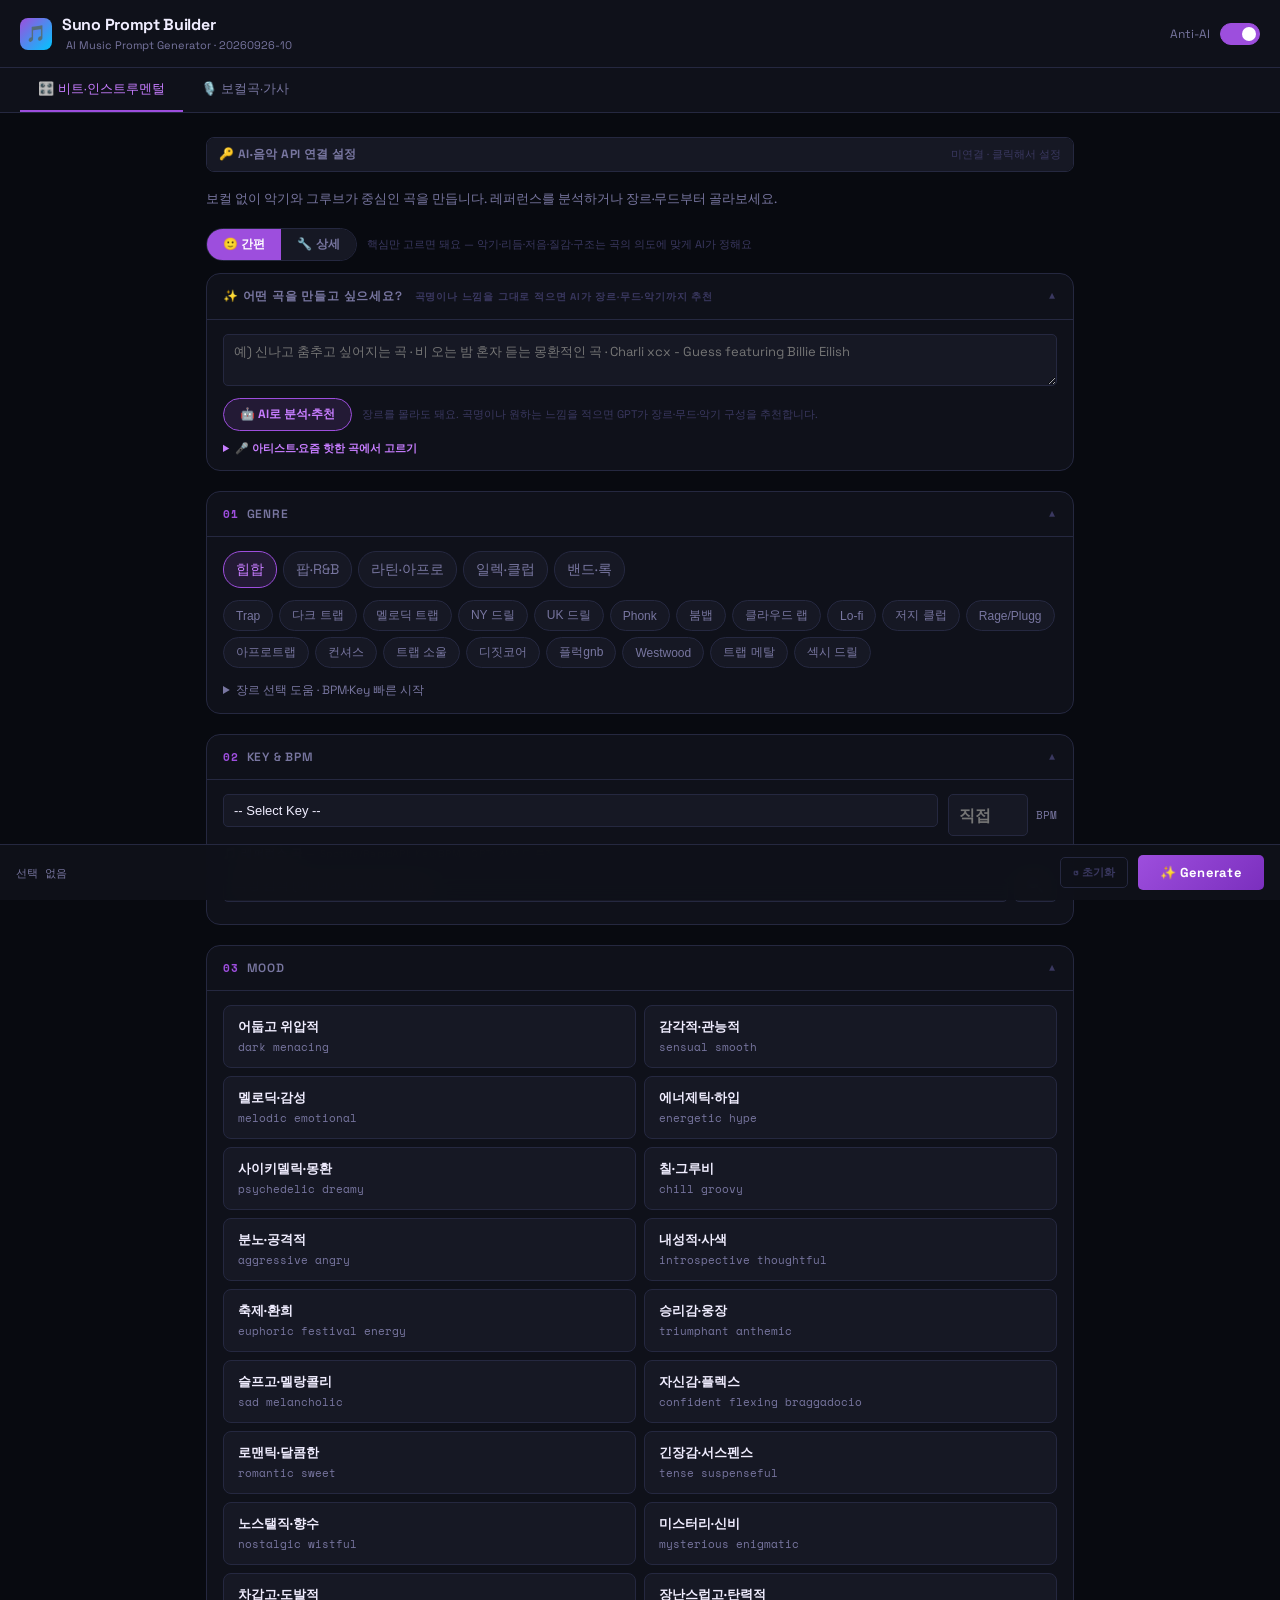
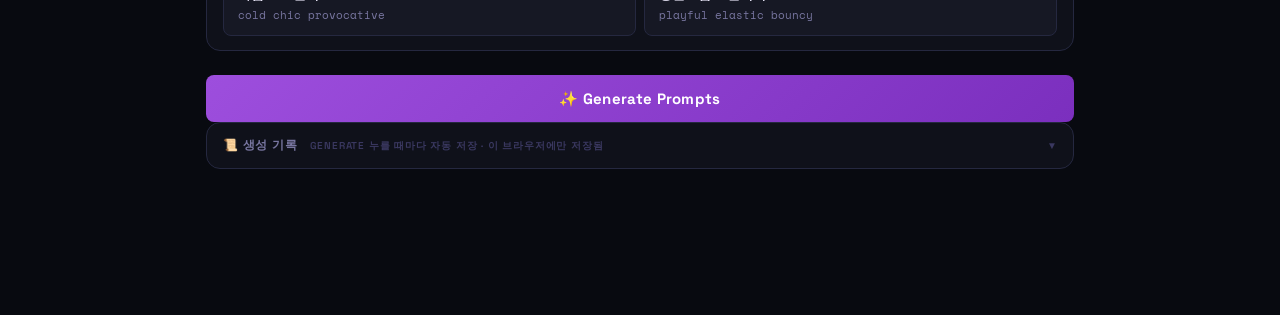
==== index.html @ 7634a497 "Keep reference uncertainty consistent and prioritize review evidence" ====
<!DOCTYPE html>
<html lang="ko">
<head>
<meta charset="UTF-8">
<meta name="viewport" content="width=device-width, initial-scale=1.0">
<title>Suno AI Prompt Builder</title>
<link href="https://fonts.googleapis.com/css2?family=Space+Grotesk:wght@300;400;500;600;700&family=Space+Mono:wght@400;700&display=swap" rel="stylesheet">
<link rel="stylesheet" href="styles.css?v=20260926-10">
</head>
<body>

<div class="header">
  <div class="header-logo">
    <div class="logo-icon">🎵</div>
    <div>
      <h1>Suno Prompt Builder</h1>
      <span>AI Music Prompt Generator · 20260926-10</span>
    </div>
  </div>
  <div class="anti-ai-wrap">
    <span class="anti-ai-label">Anti-AI</span>
    <label class="toggle-switch">
      <input type="checkbox" id="antiAiToggle" checked>
      <div class="toggle-track"><div class="toggle-thumb"></div></div>
    </label>
  </div>
</div>

<div class="tab-bar">
  <button class="tab-btn active" data-tab="hiphop">🎛️ 비트·인스트루멘털</button>
  <button class="tab-btn" data-tab="pop">🎙️ 보컬곡·가사</button>
</div>

<div class="main">

<!-- 연결 설정은 두 제작 화면이 공유한다. -->

  <!-- SPOTIFY SETTINGS PANEL -->
  <div id="sp-panel" style="margin-bottom:16px;border:1px solid var(--border);border-radius:var(--r);overflow:hidden">
    <div onclick="toggleSpPanel()" style="display:flex;align-items:center;justify-content:space-between;padding:8px 12px;background:var(--surface-2);cursor:pointer;user-select:none">
      <span style="font-size:12px;font-weight:700;color:var(--text-2);letter-spacing:.4px">🔑 AI·음악 API 연결 설정</span>
      <span id="sp-panel-status" style="font-size:11px;color:var(--text-3)">미연결 · 클릭해서 설정</span>
    </div>
    <div id="sp-panel-body" style="display:none;padding:12px;background:var(--surface-1);border-top:1px solid var(--border)">
      <div style="font-size:11px;color:var(--text-3);margin-bottom:8px;padding:6px 8px;background:var(--surface-3);border-radius:var(--r-sm);line-height:1.6">
        💡 <a href="https://developer.spotify.com/dashboard" target="_blank" style="color:var(--accent-text)">Spotify Developer Dashboard</a>에서 앱 생성 → Redirect URI에 <strong>이 페이지 URL</strong>을 추가 → Client ID와 Secret 입력
      </div>
      <!-- MODE TABS -->
      <div style="display:flex;gap:0;margin-bottom:10px;border:1px solid var(--border);border-radius:var(--r-sm);overflow:hidden">
        <button id="sp-tab-key" onclick="setSpTab('key')" style="flex:1;padding:6px 0;font-size:11px;font-weight:700;border:none;cursor:pointer;background:var(--accent-dim);color:var(--accent-text);transition:.15s">🔑 API 키</button>
        <button id="sp-tab-token" onclick="setSpTab('token')" style="flex:1;padding:6px 0;font-size:11px;font-weight:700;border:none;cursor:pointer;background:var(--surface-2);color:var(--text-2);transition:.15s">⚡ 토큰 직접 입력</button>
      </div>

      <!-- TAB: API KEY MODE -->
      <div id="sp-tab-key-body">
        <p style="font-size:11px;color:var(--text-3);margin:0 0 8px">
          <a href="https://developer.spotify.com/dashboard" target="_blank" style="color:var(--accent-text)">Spotify Developer Dashboard</a>에서 앱 생성 후 Client ID와 Secret을 입력.
          저장 버튼을 누르면 브라우저 로컬에 보관됩니다.
        </p>
        <div style="display:flex;gap:8px;margin-bottom:6px">
          <input id="sp-client-id" type="text" placeholder="Client ID" autocomplete="off" style="flex:1;background:var(--surface-2);border:1px solid var(--border);border-radius:var(--r-sm);color:var(--text-1);font-family:'Space Grotesk',sans-serif;font-size:12px;padding:6px 8px">
          <input id="sp-client-secret" type="password" placeholder="Client Secret" autocomplete="off" style="flex:1;background:var(--surface-2);border:1px solid var(--border);border-radius:var(--r-sm);color:var(--text-1);font-family:'Space Grotesk',sans-serif;font-size:12px;padding:6px 8px">
        </div>
        <div style="display:flex;gap:6px;align-items:center;flex-wrap:wrap">
          <button onclick="saveSpotifyCreds()" style="padding:6px 14px;border-radius:var(--r-sm);border:none;background:var(--accent-dim);color:var(--accent-text);font-size:12px;font-weight:700;cursor:pointer">저장</button>
          <button onclick="testSpotifyConnection()" style="padding:6px 14px;border-radius:var(--r-sm);border:1px solid var(--border);background:transparent;color:var(--accent-text);font-size:12px;cursor:pointer">연결 테스트</button>
          <button onclick="clearSpotifyCreds()" style="padding:6px 14px;border-radius:var(--r-sm);border:1px solid var(--border);background:transparent;color:var(--text-3);font-size:12px;cursor:pointer">초기화</button>
          <span id="sp-save-msg" hidden style="font-size:11px;color:var(--success)"></span>
        </div>
        <div id="sp-test-result" hidden style="margin-top:8px;font-size:11px;line-height:1.6;padding:8px;border-radius:var(--r-sm);background:var(--surface-3)"></div>
      </div>

      <!-- TAB: DIRECT TOKEN MODE -->
      <div id="sp-tab-token-body" style="display:none">
        <p style="font-size:11px;color:var(--text-3);margin:0 0 6px;line-height:1.6">
          브라우저 콘솔(F12)에서 아래 코드를 실행해 토큰을 발급받아 붙여넣으세요. (1시간 유효)
        </p>
        <div style="position:relative;margin-bottom:8px">
          <pre id="sp-token-code" style="background:var(--surface-3);border-radius:var(--r-sm);padding:8px 36px 8px 8px;margin:0;font-family:'Space Mono',monospace;font-size:10px;color:var(--text-2);line-height:1.7;white-space:pre-wrap;word-break:break-all"></pre>
          <button onclick="copyTokenCode()" title="복사" style="position:absolute;top:6px;right:6px;padding:3px 8px;border-radius:var(--r-sm);border:1px solid var(--border);background:var(--surface-2);color:var(--text-2);font-size:10px;cursor:pointer" id="sp-copy-btn">복사</button>
        </div>
        <div style="display:flex;gap:6px;margin-bottom:6px">
          <input id="sp-direct-token" type="password" placeholder="BQxxxxxx… (출력된 토큰 붙여넣기)" autocomplete="off"
            style="flex:1;background:var(--surface-2);border:1px solid var(--border);border-radius:var(--r-sm);color:var(--text-1);font-family:'Space Grotesk',sans-serif;font-size:11px;padding:6px 8px">
          <button onclick="applyDirectToken()" style="padding:6px 14px;border-radius:var(--r-sm);border:none;background:var(--accent-dim);color:var(--accent-text);font-size:12px;font-weight:700;cursor:pointer;white-space:nowrap">적용</button>
        </div>
        <div id="sp-token-msg" hidden style="font-size:11px;padding:6px 8px;border-radius:var(--r-sm);background:var(--surface-3)"></div>
      </div>

      <!-- RAPIDAPI FALLBACK SECTION -->
      <div style="margin-top:12px;padding-top:10px;border-top:1px solid var(--border)">
        <div style="font-size:11px;font-weight:700;color:var(--text-2);margin-bottom:4px">🔑 BPM/Key 대체 API <span style="font-weight:400;color:var(--text-3)">(Spotify Audio Features 차단 시)</span></div>
        <p style="font-size:11px;color:var(--text-3);margin:0 0 6px;line-height:1.6">
          Spotify가 일반 앱의 BPM/Key API를 차단한 경우 RapidAPI 대체 서비스를 사용합니다.
          <a href="https://rapidapi.com/musicae/api/spotify-extended-audio-features-api" target="_blank" style="color:var(--accent-text)">Musicae</a> 또는
          <a href="https://rapidapi.com/soundnet717/api/soundnet" target="_blank" style="color:var(--accent-text)">SoundNet</a>
          구독 후 RapidAPI Key를 붙여넣으세요. (무료 플랜 있음)
        </p>
        <div style="display:flex;gap:8px;margin-bottom:6px">
          <input id="rapidapi-key" type="password" placeholder="RapidAPI Key (X-RapidAPI-Key 값)" autocomplete="off"
            style="flex:1;background:var(--surface-2);border:1px solid var(--border);border-radius:var(--r-sm);color:var(--text-1);font-family:'Space Grotesk',sans-serif;font-size:12px;padding:6px 8px">
          <button onclick="saveRapidApiKey()" style="padding:6px 14px;border-radius:var(--r-sm);border:none;background:var(--accent-dim);color:var(--accent-text);font-size:12px;font-weight:700;cursor:pointer;white-space:nowrap">저장</button>
        </div>
        <div id="rapidapi-status" hidden style="font-size:11px;padding:6px 8px;border-radius:var(--r-sm);background:var(--surface-3)"></div>
      </div>

      <!-- AI 추천 (멜로디/믹스 텍스처/톤/전환효과/그루브) -->
      <div style="margin-top:12px;padding-top:10px;border-top:1px solid var(--border)">
        <div style="font-size:11px;font-weight:700;color:var(--text-2);margin-bottom:4px">🤖 AI 추천 <span style="font-weight:400;color:var(--text-3)">(멜로디·텍스처·톤·전환효과·그루브 — 선택사항)</span></div>
        <p style="font-size:11px;color:var(--text-3);margin:0 0 6px;line-height:1.6">
          <a href="https://platform.openai.com/api-keys" target="_blank" style="color:var(--accent-text)">OpenAI API Keys</a>
          에서 API Key 발급 후 붙여넣으면, 지금까지 고른 장르·무드 등을 보고 AI가 멜로디·믹스 텍스처·악기 톤·전환효과·스윙/그루브까지 한 번에 가장 어울리는 조합으로 추천해줍니다.
        </p>
        <div style="display:flex;gap:8px;margin-bottom:6px">
          <input id="openai-key" type="password" placeholder="OpenAI API Key (sk-proj-...)" autocomplete="off"
            style="flex:1;background:var(--surface-2);border:1px solid var(--border);border-radius:var(--r-sm);color:var(--text-1);font-family:'Space Grotesk',sans-serif;font-size:12px;padding:6px 8px">
          <button onclick="saveOpenAIKey()" style="padding:6px 14px;border-radius:var(--r-sm);border:none;background:var(--accent-dim);color:var(--accent-text);font-size:12px;font-weight:700;cursor:pointer;white-space:nowrap">저장</button>
        </div>
        <div id="openai-key-status" hidden style="font-size:11px;padding:6px 8px;border-radius:var(--r-sm);background:var(--surface-3)"></div>
      </div>
    </div>
  </div>

<div class="tab-content active" data-tab="hiphop">
  <p class="workflow-intro">보컬 없이 악기와 그루브가 중심인 곡을 만듭니다. 레퍼런스를 분석하거나 장르·무드부터 골라보세요.</p>
  <!-- 01 GENRE -->
  <div id="hh-genre-section">
  <div id="hh-mode-bar" style="display:flex;align-items:center;gap:10px;flex-wrap:wrap;margin-bottom:12px">
    <div style="display:inline-flex;border:1px solid var(--border);border-radius:20px;overflow:hidden">
      <button id="hh-mode-simple" onclick="setUiMode('simple')" style="padding:7px 16px;border:0;font-size:12px;font-weight:700;cursor:pointer">🙂 간편</button>
      <button id="hh-mode-detail" onclick="setUiMode('detail')" style="padding:7px 16px;border:0;font-size:12px;font-weight:700;cursor:pointer">🔧 상세</button>
    </div>
    <span id="hh-mode-hint" style="font-size:11px;color:var(--text-3)"></span>
  </div>
  <div class="section" id="hh-brief-section">
    <div class="section-header open" onclick="toggleSection(this)">
      <div class="section-title">✨ 어떤 곡을 만들고 싶으세요? <span style="font-size:10px;color:var(--text-3);margin-left:4px">곡명이나 느낌을 그대로 적으면 AI가 장르·무드·악기까지 추천</span></div>
      <span class="caret">▼</span>
    </div>
    <div class="section-body">
      <textarea id="hh-brief" rows="2" style="width:100%;box-sizing:border-box;background:var(--surface-2);border:1px solid var(--border);border-radius:var(--r-sm);color:var(--text-1);font-family:'Space Grotesk',sans-serif;font-size:13px;padding:8px 10px;resize:vertical" placeholder="예) 신나고 춤추고 싶어지는 곡 · 비 오는 밤 혼자 듣는 몽환적인 곡 · Charli xcx - Guess featuring Billie Eilish" onfocus="this.style.borderColor='var(--accent)'" onblur="this.style.borderColor='var(--border)'"></textarea>
      <div style="display:flex;align-items:center;gap:10px;margin-top:8px;flex-wrap:wrap">
        <button id="hh-brief-btn" onclick="aiAnalyzeBrief()" style="padding:7px 16px;border-radius:20px;border:1px solid var(--accent);background:var(--accent-dim);color:var(--accent-text);font-family:'Space Grotesk',sans-serif;font-size:12px;font-weight:700;cursor:pointer">🤖 AI로 분석·추천</button>
        <span style="font-size:11px;color:var(--text-3)">장르를 몰라도 돼요. 곡명이나 원하는 느낌을 적으면 GPT가 장르·무드·악기 구성을 추천합니다.</span>
      </div>
      <details id="hh-picker" style="margin-top:10px">
        <summary style="cursor:pointer;font-size:11px;font-weight:700;color:var(--accent-text)">🎤 아티스트·요즘 핫한 곡에서 고르기</summary>
        <div style="margin-top:8px">
          <div style="font-size:11px;color:var(--text-3);line-height:1.7;margin-bottom:10px">곡을 누르면 위 입력칸에 "아티스트 - 곡명"이 들어가요. 아티스트 이름은 프롬프트에 쓰지 않고, 그 곡의 소리를 분석해서 반영해요.</div>
          <div style="font-size:11px;font-weight:700;color:var(--text-2);margin-bottom:6px">🔥 요즘 핫한 곡 <span style="font-weight:400;color:var(--text-3)">Billboard 차트 아티스트 · Spotify·RapidAPI 연동 필요</span></div>
          <div id="hh-chart-chips" style="display:flex;gap:6px;flex-wrap:wrap;margin-bottom:8px"></div>

        <div style="display:flex;align-items:center;justify-content:space-between;margin-bottom:10px">
          <span id="trending-last-update" style="font-size:10px;color:var(--text-3)">Spotify 연동 후 새로고침</span>
          <button onclick="fetchTrendingArtists()" id="trending-refresh-btn" style="padding:5px 12px;border-radius:var(--r-sm);border:1px solid var(--border);background:var(--surface-2);color:var(--accent-text);font-size:11px;font-weight:700;cursor:pointer;transition:.15s">↻ 새로고침</button>
        </div>
        <div id="hh-trending-chips" style="display:flex;flex-wrap:wrap;gap:6px;min-height:28px">
          <span style="font-size:11px;color:var(--text-3);align-self:center">연결 후 새로고침을 누르면 현재 핫한 아티스트가 표시됩니다</span>
        </div>
        <div id="trending-status" hidden style="font-size:11px;color:var(--text-3);margin-top:6px"></div>
          <div style="font-size:11px;font-weight:700;color:var(--text-2);margin:14px 0 6px">🎤 아티스트</div>

        <div id="hh-artists-typeBeat"><span style="font-size:11px;color:var(--text-3)">상단 🔥 실시간 트렌딩 새로고침 후 Billboard 차트 아티스트가 자동으로 구성됩니다</span></div>
        </div>
      </details>
      <div id="hh-brief-status" hidden style="font-size:11px;padding:6px 8px;border-radius:var(--r-sm);background:var(--surface-3);margin-top:8px"></div>
      <div id="hh-brief-result" hidden style="margin-top:10px;padding:10px 12px;border:1px solid var(--border);border-radius:var(--r);background:var(--surface-2)"></div>
      <div id="hh-brief-active" hidden style="margin-top:10px;font-size:11px;padding:8px 10px;border-radius:var(--r-sm);background:var(--surface-3);color:var(--text-2)"></div>
    </div>
  </div>
  <div class="section">
    <div class="section-header open" onclick="toggleSection(this)">
      <div class="section-title">📊 요즘 뜨는 서브장르 <span style="font-size:10px;color:var(--text-3);margin-left:4px">인기 아티스트 장르 태그 집계 · 추정치, 공식 차트 아님</span></div>
      <span class="caret">▼</span>
    </div>
    <div class="section-body">
      <div style="display:flex;align-items:center;justify-content:space-between;margin-bottom:10px">
        <span id="genre-trend-last-update" style="font-size:10px;color:var(--text-3)">Spotify 연동 후 새로고침</span>
        <button onclick="fetchTrendingArtists()" id="genre-trend-refresh-btn" style="padding:5px 12px;border-radius:var(--r-sm);border:1px solid var(--border);background:var(--surface-2);color:var(--accent-text);font-size:11px;font-weight:700;cursor:pointer;transition:.15s">↻ 새로고침</button>
      </div>
      <div id="hh-genre-trends" style="display:flex;flex-wrap:wrap;gap:6px;min-height:28px">
        <span style="font-size:11px;color:var(--text-3);align-self:center">연결 후 새로고침을 누르면 요즘 뜨는 서브장르가 표시됩니다</span>
      </div>
    </div>
  </div>
  <div class="section">
    <div class="section-header open" onclick="toggleSection(this)">
      <div class="section-title"><span class="section-num">01</span> GENRE</div>
      <span class="caret">▼</span>
    </div>
    <div class="section-body">
      <div class="genre-picker" id="hh-genre-chips"></div>
      <details class="genre-help"><summary>장르 선택 도움 · BPM·Key 빠른 시작</summary>
      <div style="font-size:10px;font-weight:700;text-transform:uppercase;letter-spacing:.6px;color:var(--text-3);margin-bottom:6px">🧭 장르가 낯설다면 <span style="font-weight:400;text-transform:none;letter-spacing:0">— 만들고 싶은 분위기부터 고르면 어울리는 장르를 알려줘요</span></div>
      <div class="chip-grid" id="hh-guide-moods"></div>
      <div id="hh-guide-result" hidden style="display:grid;grid-template-columns:repeat(auto-fill,minmax(220px,1fr));gap:8px;margin:10px 0 4px"></div>
      <div style="font-size:10px;font-weight:700;text-transform:uppercase;letter-spacing:.6px;color:var(--text-3);margin:14px 0 6px">⚡ 빠른 시작 <span style="font-weight:400;text-transform:none;letter-spacing:0">— BPM·Key까지 한 번에 세팅</span></div>
      <div class="preset-row" id="hh-genre-presets"></div>
      </details>
      <div id="hh-genre-feel" hidden style="font-size:12px;color:var(--text-2);margin-top:10px;padding:8px 10px;border-radius:var(--r-sm);background:var(--surface-3)"></div>
    </div>
  </div>
</div>

  <!-- ARTIST PRESETS (타입비트 모드에서만 표시) -->
  <!-- 02 BPM -->
  <div class="section">
    <div class="section-header open" onclick="toggleSection(this)">
      <div class="section-title"><span class="section-num">02</span> KEY & BPM</div>
      <span class="caret">▼</span>
    </div>
    <div class="section-body">
      <div class="bkrow">
        <div class="key-wrap">
          <select class="select-input" id="hh-key">
            <option value="">-- Select Key --</option>
          </select>
        </div>
        <div class="bpm-wrap">
          <input type="number" class="bpm-input" id="hh-bpm" value="" placeholder="직접 입력" min="60" max="220">
          <span class="bpm-label">BPM</span>
        </div>
      </div>
      <div style="margin-top:10px">
        <label style="display:block;font-size:11px;font-weight:600;text-transform:uppercase;letter-spacing:.6px;color:var(--text-2);margin-bottom:6px">🎵 레퍼런스 곡 <span style="font-weight:400;text-transform:none;color:var(--text-3);font-size:10px">— Spotify/RapidAPI: Key·BPM · GPT: 사운드 특징</span></label>
        <div style="position:relative" id="hh-ref-search-wrap">
          <div style="display:flex;gap:6px">
            <input type="text" id="hh-ref-song" style="flex:1;background:var(--surface-2);border:1px solid var(--border);border-radius:var(--r-sm);color:var(--text-1);font-family:'Space Grotesk',sans-serif;font-size:13px;padding:8px 10px" placeholder="곡명 검색 (예: Drake God's Plan)..." onfocus="this.style.borderColor='var(--accent)'" onblur="this.style.borderColor='var(--border)'" oninput="onRefSongInput(this.value)" onkeydown="if(event.key==='Enter')doSpotifySearch()">
            <button onclick="doSpotifySearch()" id="sp-search-btn" style="padding:0 12px;border-radius:var(--r-sm);border:1px solid var(--border);background:var(--surface-2);color:var(--text-1);font-size:14px;cursor:pointer;white-space:nowrap;transition:.15s" title="Spotify 검색">🔍</button>
          </div>
          <div id="sp-search-status" hidden style="font-size:11px;color:var(--text-3);margin-top:4px;padding:2px 0"></div>
          <div id="sp-dropdown" hidden style="position:fixed;z-index:100;max-height:320px;overflow-y:auto;background:var(--surface-2);border:1px solid var(--border);border-radius:var(--r-sm);box-shadow:0 8px 24px rgba(0,0,0,.35)"></div>
        </div>
        <div id="hh-ref-suggestions" style="display:none;margin-top:8px;display:flex;flex-wrap:wrap;gap:6px"></div>
      </div>
    </div>
  </div>

  <!-- 03 VOCAL -->
  <div class="section">
    <div class="section-header open" onclick="toggleSection(this)">
      <div class="section-title"><span class="section-num">03</span> VOCAL <span style="font-size:10px;color:var(--text-3);margin-left:4px">기본 무보컬 · 보컬곡은 보컬곡·가사 탭에서 시작하세요</span></div>
      <span class="caret">▼</span>
    </div>
    <div class="section-body">
      <div class="chip-grid" id="hh-vocal"></div>
      <div id="hh-vocal-char-box" hidden style="margin-top:12px;padding-top:12px;border-top:1px solid var(--border)">
        <div style="font-size:11px;font-weight:700;color:var(--text-2);margin-bottom:6px">🎙 녹음 질감 <span style="font-weight:400;color:var(--text-3)">마이크 거리감·리버브 — 장르+무드 고르면 자동 추천</span></div>
        <div id="hh-vocal-char-hint" hidden style="font-size:10px;color:var(--accent-text);margin-bottom:8px">🤖 <span></span></div>
        <div class="chip-grid" id="hh-vocal-char"></div>
      </div>
      <div id="hh-vocal-style-box" hidden style="margin-top:12px;padding-top:12px;border-top:1px solid var(--border)">
        <div style="font-size:11px;font-weight:700;color:var(--text-2);margin-bottom:6px">🎤 보컬 스타일 <span style="font-weight:400;color:var(--text-3)">톤·감정 전달 방식 — 장르+무드 고르면 자동 추천</span></div>
        <div id="hh-vocal-style-hint" hidden style="font-size:10px;color:var(--accent-text);margin-bottom:8px">🤖 <span></span></div>
        <div class="chip-grid" id="hh-vocal-style"></div>
      </div>
      <div id="hh-lyric-box" hidden style="margin-top:12px;padding-top:12px;border-top:1px solid var(--border)">
        <div style="font-size:11px;font-weight:700;color:var(--text-2);margin-bottom:6px">📝 가사 <span style="font-weight:400;color:var(--text-3)">어떤 느낌으로 쓰고 싶은지 적어 주세요 — 비워 두면 곡 분위기에 맞게 AI가 써요</span></div>
        <textarea id="hh-lyric-theme" rows="2" oninput="st.lyricTheme=this.value" placeholder="예: 이별 후 새벽에 혼자 걷는 기분, 담담한데 아직 못 잊은 느낌" style="width:100%;box-sizing:border-box;background:var(--surface-2);border:1px solid var(--border);border-radius:var(--r-sm);color:var(--text-1);font-family:'Space Grotesk',sans-serif;font-size:13px;padding:8px 10px;resize:vertical"></textarea>
        <div style="display:flex;align-items:center;gap:8px;margin-top:8px;font-size:11px;color:var(--text-2)">가사 언어 <span id="hh-lyric-lang" style="display:inline-flex;gap:6px"></span></div>
      </div>
    </div>
  </div>

  <!-- 04 MOOD -->
  <div class="section">
    <div class="section-header open" onclick="toggleSection(this)">
      <div class="section-title"><span class="section-num">04</span> MOOD</div>
      <span class="caret">▼</span>
    </div>
    <div class="section-body">
      <div class="mood-grid" id="hh-mood"></div>
    </div>
  </div>

  <!-- 05 LOW END / 808 -->
  <div class="section">
    <div class="section-header open" onclick="toggleSection(this)">
      <div class="section-title"><span class="section-num">05</span> LOW END / 808</div>
      <span class="caret">▼</span>
    </div>
    <div class="section-body">
      <div id="hh-808-hint" hidden style="font-size:10px;color:var(--accent-text);margin-bottom:6px;display:flex;align-items:center;gap:4px">🤖 <span></span></div>
      <div class="chip-grid" id="hh-808"></div>
    </div>
  </div>

  <!-- 06 DRUMS -->
  <div class="section">
    <div class="section-header open" onclick="toggleSection(this)">
      <div class="section-title"><span class="section-num">06</span> DRUMS</div>
      <span class="caret">▼</span>
    </div>
    <div class="section-body">
      <div id="hh-drums-hint" hidden style="font-size:10px;color:var(--accent-text);margin-bottom:6px;display:flex;align-items:center;gap:4px">🤖 <span></span></div>
      <div class="chip-grid" id="hh-drums"></div>
    </div>
  </div>

  <!-- 07 MELODY -->
  <div class="section">
    <div class="section-header open" onclick="toggleSection(this)">
      <div class="section-title"><span class="section-num">07</span> 중심 악기 · 멜로디 / 베이스 훅 <span style="font-size:10px;color:var(--text-3);margin-left:4px">max 2 · 장르+무드 고르면 자동 추천</span></div>
      <span class="caret">▼</span>
    </div>
    <div class="section-body">
      <div id="hh-melody-hint" hidden style="font-size:10px;color:var(--accent-text);margin-bottom:8px">🤖 <span></span></div>
      <div id="hh-melody-ai-block" hidden>
        <div style="display:flex;align-items:center;gap:8px;margin-bottom:10px;flex-wrap:wrap">
          <button onclick="aiRecommendMelodyTexture()" id="ai-reco-btn" style="padding:6px 14px;border-radius:var(--r-sm);border:1px solid var(--accent);background:var(--accent-dim);color:var(--accent-text);font-size:12px;font-weight:700;cursor:pointer;white-space:nowrap">🤖 AI로 다시 추천</button>
          <span style="font-size:10px;color:var(--text-3)">악기·텍스처·톤·전환효과·808·드럼·그루브까지 지금 조합에 가장 어울리는 조합으로 한 번에 추천</span>
        </div>
        <div id="ai-reco-status" hidden style="font-size:11px;padding:6px 8px;border-radius:var(--r-sm);background:var(--surface-3);margin-bottom:10px"></div>
      </div>
      <div class="chip-grid" id="hh-melody"></div>
      <div id="hh-melody-roles" hidden style="font-size:11px;color:var(--text-2);margin-top:8px;display:flex;align-items:center;gap:6px;flex-wrap:wrap">
        🎹 리드: <strong class="mr-lead"></strong> · 배경: <strong class="mr-bg"></strong>
        <span onclick="swapMelodyRoles()" style="cursor:pointer;color:var(--accent-text);margin-left:4px" title="리드/배경 바꾸기">⇄ 바꾸기</span>
      </div>
      <div style="margin-top:12px;padding-top:12px;border-top:1px solid var(--border)">
        <div style="font-size:11px;font-weight:700;color:var(--text-2);margin-bottom:6px">🎨 악기 톤/음색 <span style="font-weight:400;color:var(--text-3)">리드 악기 자체의 질감 — 장르+무드 고르면 자동 추천</span></div>
        <div id="hh-melody-tone-hint" hidden style="font-size:10px;color:var(--accent-text);margin-bottom:8px">🤖 <span></span></div>
        <div class="chip-grid" id="hh-melody-tone"></div>
      </div>
    </div>
  </div>

  <!-- 08 REF TRACK -->
  <div class="section">
    <div class="section-header open" onclick="toggleSection(this)">
      <div class="section-title"><span class="section-num">08</span> REF TRACK <span style="font-size:10px;color:var(--text-3);margin-left:4px">1명 · 장르 고르면 자동 추천, 원하면 AI로 다시 추천</span></div>
      <span class="caret">▼</span>
    </div>
    <div class="section-body">
      <div id="hh-ref-ai-block" hidden>
        <div style="display:flex;align-items:center;gap:8px;margin-bottom:10px;flex-wrap:wrap">
          <button onclick="aiRecommendProducerRef()" id="hh-ai-ref-btn" style="padding:6px 14px;border-radius:var(--r-sm);border:1px solid var(--accent);background:var(--accent-dim);color:var(--accent-text);font-size:12px;font-weight:700;cursor:pointer;white-space:nowrap">🤖 AI로 다시 추천</button>
          <span style="font-size:10px;color:var(--text-3)">지금까지 고른 무드·멜로디·드럼·808·그루브·텍스처까지 전부 보고 가장 어울리는 프로듀서 1명을 추천</span>
        </div>
        <div id="hh-ai-ref-status" hidden style="font-size:11px;padding:6px 8px;border-radius:var(--r-sm);background:var(--surface-3);margin-bottom:10px"></div>
      </div>
      <div id="hh-ref-hint" hidden style="font-size:10px;color:var(--accent-text);margin-bottom:8px">🤖 <span></span></div>
      <div class="chip-grid" id="hh-ref"></div>
    </div>
  </div>

  <!-- 09 MIX TEXTURE -->
  <div class="section">
    <div class="section-header open" onclick="toggleSection(this)">
      <div class="section-title"><span class="section-num">09</span> MIX TEXTURE <span style="font-size:10px;color:var(--text-3);margin-left:4px">max 2 · 장르+무드 고르면 자동 추천</span></div>
      <span class="caret">▼</span>
    </div>
    <div class="section-body">
      <div id="hh-texture-hint" hidden style="font-size:10px;color:var(--accent-text);margin-bottom:8px">🤖 <span></span></div>
      <div class="chip-grid" id="hh-texture"></div>
    </div>
  </div>

  <!-- 10 전환 효과 -->
  <div class="section">
    <div class="section-header open" onclick="toggleSection(this)">
      <div class="section-title"><span class="section-num">10</span> 전환 효과 <span style="font-size:10px;color:var(--text-3);margin-left:4px">브릿지·드롭 전환 · max 2 · 장르 고르면 자동 추천</span></div>
      <span class="caret">▼</span>
    </div>
    <div class="section-body">
      <div id="hh-fx-hint" hidden style="font-size:10px;color:var(--accent-text);margin-bottom:8px">🤖 <span></span></div>
      <div class="chip-grid" id="hh-fx"></div>
    </div>
  </div>

  <!-- 11 스윙/그루브 -->
  <div class="section">
    <div class="section-header open" onclick="toggleSection(this)">
      <div class="section-title"><span class="section-num">11</span> 스윙/그루브 <span style="font-size:10px;color:var(--text-3);margin-left:4px">리듬 타이밍 느낌 · 장르 고르면 자동 추천</span></div>
      <span class="caret">▼</span>
    </div>
    <div class="section-body">
      <div id="hh-groove-hint" hidden style="font-size:10px;color:var(--accent-text);margin-bottom:8px">🤖 <span></span></div>
      <div class="chip-grid" id="hh-groove"></div>
    </div>
  </div>

  <!-- NARRATIVE DIRECTING -->
  <div class="section">
    <div class="section-header open" onclick="toggleSection(this)">
      <div class="section-title"><span class="section-num">12</span> 🎬 NARRATIVE DIRECTING</div>
      <span class="caret">▼</span>
    </div>
    <div class="section-body">
      <div style="font-size:10px;color:var(--text-3);margin-bottom:10px">아래 5개 프리셋보다 더 구체적인 전개를 원하면, Generate 후 ⑦ 프로듀서 노트의 <strong style="color:var(--accent-text)">🤖 AI 프로듀서 리뷰</strong>에서 "전개" 제안을 받아 적용할 수 있어요</div>
      <div class="narr-segments" id="hh-narr"></div>
    </div>
  </div>

  <!-- STRUCTURE BUILDER -->
  <div class="section">
    <div class="section-header open" onclick="toggleSection(this)">
      <div class="section-title"><span class="section-num">13</span> 🏗 STRUCTURE BUILDER <span style="font-size:10px;color:var(--text-3);margin-left:4px">장르+무드 고르면 자동 추천</span></div>
      <span class="caret">▼</span>
    </div>
    <div class="section-body">
      <div id="hh-struct-ai-block" hidden>
        <div style="display:flex;align-items:center;gap:8px;margin-bottom:10px;flex-wrap:wrap">
          <button onclick="aiRecommendStructure()" id="hh-ai-struct-btn" style="padding:6px 14px;border-radius:var(--r-sm);border:1px solid var(--accent);background:var(--accent-dim);color:var(--accent-text);font-size:12px;font-weight:700;cursor:pointer;white-space:nowrap">🤖 AI로 구조 추천</button>
          <span style="font-size:10px;color:var(--text-3)">장르·무드·보컬·밀도·길이·레퍼런스 곡까지 다 보고 어울리는 구조를 추천</span>
        </div>
        <div id="hh-ai-struct-status" hidden style="font-size:11px;padding:6px 8px;border-radius:var(--r-sm);background:var(--surface-3);margin-bottom:10px"></div>
      </div>
      <div id="hh-struct-hint" hidden style="font-size:10px;color:var(--accent-text);margin-bottom:8px">🤖 <span></span></div>
      <div class="struct-presets" id="hh-struct-presets"></div>
      <div style="display:flex;gap:12px;margin-bottom:12px;flex-wrap:wrap;align-items:center">
        <span style="font-size:11px;font-weight:600;text-transform:uppercase;letter-spacing:.6px;color:var(--text-2)">마디 설정</span>
        <label style="display:flex;align-items:center;gap:6px;font-size:11px;color:var(--text-2)">
          훅
          <input type="number" id="hh-bar-hook" min="4" max="32" value="8" style="width:54px;background:var(--surface-2);border:1px solid var(--border);border-radius:var(--r-sm);color:var(--text-1);font-family:'Space Mono',monospace;font-size:13px;font-weight:700;padding:5px 8px;text-align:center" onfocus="this.style.borderColor='var(--accent)'" onblur="this.style.borderColor='var(--border)'">
          <span>마디</span>
        </label>
        <label style="display:flex;align-items:center;gap:6px;font-size:11px;color:var(--text-2)">
          벌스
          <input type="number" id="hh-bar-verse" min="4" max="32" value="12" style="width:54px;background:var(--surface-2);border:1px solid var(--border);border-radius:var(--r-sm);color:var(--text-1);font-family:'Space Mono',monospace;font-size:13px;font-weight:700;padding:5px 8px;text-align:center" onfocus="this.style.borderColor='var(--accent)'" onblur="this.style.borderColor='var(--border)'">
          <span>마디</span>
        </label>
        <label style="display:flex;align-items:center;gap:6px;font-size:11px;color:var(--text-2)">
          브릿지
          <input type="number" id="hh-bar-bridge" min="2" max="16" value="4" style="width:54px;background:var(--surface-2);border:1px solid var(--border);border-radius:var(--r-sm);color:var(--text-1);font-family:'Space Mono',monospace;font-size:13px;font-weight:700;padding:5px 8px;text-align:center" onfocus="this.style.borderColor='var(--accent)'" onblur="this.style.borderColor='var(--border)'">
          <span>마디</span>
        </label>
      </div>
      <div class="struct-builder">
        <div>
          <div style="font-size:11px;color:var(--text-2);margin-bottom:6px">클릭해서 추가</div>
          <div class="struct-palette" id="hh-struct-palette"></div>
        </div>
      </div>
      <div style="margin-top:10px">
        <div style="font-size:11px;color:var(--text-2);margin-bottom:6px">구성 순서 <span style="color:var(--text-3)">(X를 눌러 제거)</span></div>
        <div class="struct-sequence" id="hh-struct-seq"></div>
      </div>
    </div>
  </div>

  <!-- ADVANCED -->
  <div class="section">
    <div class="section-header open" onclick="toggleSection(this)">
      <div class="section-title"><span class="section-num">14</span> ⚙ ADVANCED</div>
      <span class="caret">▼</span>
    </div>
    <div class="section-body">
      <div class="adv-sections open" id="hh-adv">
        <div class="adv-row">
          <div class="adv-row-label">ERA</div>
          <div class="chip-grid" id="hh-era"></div>
        </div>
        <div class="adv-row">
          <div class="adv-row-label">REGION</div>
          <div class="chip-grid" id="hh-region"></div>
        </div>
        <div class="adv-row">
          <div class="adv-row-label">DENSITY</div>
          <div class="chip-grid" id="hh-density"></div>
        </div>
        <div class="adv-row">
          <div class="adv-row-label">COMMERCIAL / UNDERGROUND</div>
          <div class="chip-grid" id="hh-commercial"></div>
        </div>
        <div class="adv-row">
          <div class="adv-row-label">LENGTH</div>
          <div class="chip-grid" id="hh-length"></div>
        </div>
      </div>
    </div>
  </div>

  <!-- 생성 기록 -->
  <!-- OUTPUT -->
  <div class="output-section">
    <button class="gen-btn" onclick="hhGenerate()">✨ Generate Prompts</button>
    <div id="hh-write-opts" hidden style="display:flex;align-items:center;gap:14px;margin-top:8px;flex-wrap:wrap;font-size:11px;color:var(--text-2)">
      <label style="display:flex;align-items:center;gap:6px;cursor:pointer"><input type="checkbox" id="hh-ai-write-toggle" checked onchange="try{localStorage.setItem('hh_ai_write',this.checked?'1':'0')}catch(e){}"> ✍️ AI가 프롬프트를 작성 <span style="color:var(--text-3)">(끄면 규칙 엔진 초안만)</span></label>
      <button onclick="hhAiRewrite()" style="padding:3px 10px;border-radius:20px;border:1px solid var(--border-hi);background:var(--surface-3);color:var(--accent-text);font-size:11px;cursor:pointer">🔄 다시 쓰기</button>
    </div>
    <div id="hh-out-blocks" style="display:none;flex-direction:column;gap:12px;margin-top:16px"></div>
  </div>

  <div class="section">
    <div class="section-header" onclick="toggleSection(this)">
      <div class="section-title">📜 생성 기록 <span style="font-size:10px;color:var(--text-3);margin-left:4px">Generate 누를 때마다 자동 저장 · 이 브라우저에만 저장됨</span></div>
      <span class="caret">▼</span>
    </div>
    <div class="section-body collapsed">
      <div style="display:flex;justify-content:flex-end;margin-bottom:8px">
        <button onclick="clearPromptHistory()" style="padding:4px 10px;border-radius:var(--r-sm);border:1px solid var(--border);background:var(--surface-2);color:var(--text-3);font-size:11px;cursor:pointer">전체 삭제</button>
      </div>
      <div id="hh-prompt-history" style="display:flex;flex-direction:column;gap:6px">
        <span style="font-size:11px;color:var(--text-3)">아직 기록 없음 — Generate 누르면 여기 쌓임</span>
      </div>
    </div>
  </div>


</div><!-- /hiphop -->

<!-- ========== VOCAL SONG TAB ========== -->
<div class="tab-content" data-tab="pop">
  <p class="workflow-intro">곡 기획·상황으로 스타일을 먼저 만든 뒤, 가사 생성 버튼으로 섹션에 가사를 합칩니다.</p>
  <div id="pop-inner"></div>
</div>



</div><!-- /main -->

<!-- FLOATING BAR -->
<div class="float-bar">
  <div class="float-summary" id="float-summary">선택 없음</div>
  <button class="float-reset-btn" onclick="floatReset()">↺ 초기화</button>
  <button class="float-gen-btn" onclick="floatGenerate()">✨ Generate</button>
</div>
<div id="toast"></div>

<script src="hh-data.js?v=20260926-10"></script>
<script src="hh-examples.js?v=20260926-10"></script>
<script src="hh-ai.js?v=20260926-10"></script>
<script src="hh-listen.js?v=20260926-10"></script>
<script src="hh-openai-audio.js?v=20260926-10"></script>
<script src="hh-spotify.js?v=20260926-10"></script>
<script src="prompt-export.js?v=20260926-10"></script>
<script src="genre-picker.js?v=20260926-10"></script>
<script src="app.js?v=20260926-10"></script>
</body>
</html>
---- styles.css ----
:root{
  --bg:#080A10;--surface:#0F111A;--surface-2:#161824;--surface-3:#1E2130;
  --border:#252840;--border-hi:#353860;
  --accent:#9D4EDD;--accent-dim:rgba(157,78,221,0.14);--accent-text:#C77DFF;
  --accent2:#00C6FF;--accent2-dim:rgba(0,198,255,0.1);
  --sel-bg:rgba(157,78,221,0.12);
  --text-1:#F0EDFF;--text-2:#7876A0;--text-3:#3A3860;
  --success:#00E5A0;--danger:#FF4D6D;
  --r:8px;--r-sm:5px;--r-lg:14px;
}
*{box-sizing:border-box;margin:0;padding:0}
body{background:var(--bg);color:var(--text-1);font-family:'Space Grotesk',sans-serif;min-height:100vh;font-size:14px}
/* HEADER */
.header{background:var(--surface);border-bottom:1px solid var(--border);padding:14px 20px;display:flex;align-items:center;justify-content:space-between;position:sticky;top:0;z-index:100}
.header-logo{display:flex;align-items:center;gap:10px}
.header-logo .logo-icon{width:32px;height:32px;background:linear-gradient(135deg,var(--accent),var(--accent2));border-radius:8px;display:flex;align-items:center;justify-content:center;font-size:16px}
.header-logo h1{font-size:16px;font-weight:700;letter-spacing:-0.3px}
.header-logo span{font-size:11px;color:var(--text-2);margin-left:4px}
.anti-ai-wrap{display:flex;align-items:center;gap:10px}
.anti-ai-label{font-size:12px;color:var(--text-2)}
.toggle-switch{position:relative;width:40px;height:22px;cursor:pointer}
.toggle-switch input{opacity:0;width:0;height:0}
.toggle-track{position:absolute;inset:0;background:var(--surface-3);border:1px solid var(--border);border-radius:11px;transition:.2s}
.toggle-switch input:checked~.toggle-track{background:var(--accent);border-color:var(--accent)}
.toggle-thumb{position:absolute;top:3px;left:3px;width:14px;height:14px;background:#fff;border-radius:50%;transition:.2s}
.toggle-switch input:checked~.toggle-track .toggle-thumb{transform:translateX(18px)}
/* TABS */
.tab-bar{background:var(--surface);border-bottom:1px solid var(--border);display:flex;padding:0 20px;position:sticky;top:61px;z-index:99}
.tab-btn{padding:12px 18px;font-size:13px;font-weight:500;color:var(--text-2);cursor:pointer;border:none;background:none;border-bottom:2px solid transparent;transition:.15s;white-space:nowrap}
.tab-btn.active{color:var(--accent-text);border-bottom-color:var(--accent)}
.tab-btn:hover:not(.active){color:var(--text-1)}
/* MAIN */
.main{max-width:900px;margin:0 auto;padding:24px 16px 60px}
.tab-content{display:none}
.tab-content.active{display:block}
/* SECTION */
.section{margin-bottom:20px;background:var(--surface);border:1px solid var(--border);border-radius:var(--r-lg);overflow:hidden}
.section-header{padding:14px 16px;display:flex;align-items:center;justify-content:space-between;cursor:pointer;user-select:none}
.section-header:hover{background:var(--surface-2)}
.section-title{display:flex;align-items:center;gap:8px;font-size:12px;font-weight:600;text-transform:uppercase;letter-spacing:.8px;color:var(--text-2)}
.section-num{color:var(--accent);font-family:'Space Mono',monospace;font-size:11px}
.section-body{padding:14px 16px;border-top:1px solid var(--border)}
.section-body.collapsed{display:none}
.caret{font-size:10px;color:var(--text-3);transition:.2s}
.section-header.open .caret{transform:rotate(180deg)}
/* CHIPS */
.chip-grid{display:flex;flex-wrap:wrap;gap:6px}
.chip-grid.cols-3{display:grid;grid-template-columns:repeat(3,1fr);gap:6px}
.chip{padding:6px 12px;border-radius:20px;border:1px solid var(--border);background:var(--surface-2);color:var(--text-2);font-size:12px;font-weight:500;cursor:pointer;transition:.15s;text-align:center;white-space:nowrap}
.chip:hover{border-color:var(--border-hi);color:var(--text-1)}
.chip.selected{background:var(--accent-dim);border-color:var(--accent);color:var(--accent-text)}
.chip.dim{opacity:.45;pointer-events:none}
/* MOOD CARDS */
.mood-grid{display:grid;grid-template-columns:1fr 1fr;gap:8px}
.mood-card{padding:12px 14px;border-radius:var(--r);border:1px solid var(--border);background:var(--surface-2);cursor:pointer;transition:.15s}
.mood-card:hover{border-color:var(--border-hi);background:var(--surface-3)}
.mood-card.selected{background:var(--sel-bg);border-color:var(--accent)}
.mood-card-name{font-size:13px;font-weight:600;margin-bottom:3px}
.mood-card-tag{font-size:11px;color:var(--text-2);font-family:'Space Mono',monospace}
/* BPM/KEY ROW */
.bkrow{display:flex;gap:10px;align-items:stretch;flex-wrap:wrap}
.bkrow .key-wrap{flex:1;min-width:160px}
.bkrow .bpm-wrap{display:flex;align-items:center;gap:8px}
.bpm-input{width:80px;background:var(--surface-2);border:1px solid var(--border);border-radius:var(--r-sm);color:var(--text-1);font-family:'Space Mono',monospace;font-size:16px;font-weight:700;padding:8px 10px;text-align:center}
.bpm-input:focus{outline:none;border-color:var(--accent)}
.bpm-label{font-size:11px;color:var(--text-2);font-family:'Space Mono',monospace}
.select-input{width:100%;background:var(--surface-2);border:1px solid var(--border);border-radius:var(--r-sm);color:var(--text-1);font-size:13px;padding:8px 10px;appearance:none;cursor:pointer}
.select-input:focus{outline:none;border-color:var(--accent)}
/* GENRE PRESETS */
.preset-row{display:flex;flex-wrap:wrap;gap:6px;margin-bottom:12px}
.preset-pill{padding:5px 12px;border-radius:20px;border:1px solid var(--border);background:var(--surface-2);font-size:11px;font-weight:600;cursor:pointer;transition:.15s;color:var(--text-2)}
.preset-pill:hover{border-color:var(--border-hi);color:var(--text-1)}
/* ARTIST ACCORDION */
.artist-accordion{display:flex;flex-direction:column;gap:0}
.artist-row{border:1px solid var(--border);border-radius:var(--r);margin-bottom:6px;overflow:hidden}
.artist-header{display:flex;align-items:center;gap:8px;padding:10px 12px;cursor:pointer;background:var(--surface-2)}
.artist-header:hover{background:var(--surface-3)}
.artist-pill{display:inline-flex;align-items:center;padding:4px 10px;border-radius:20px;font-size:12px;font-weight:700;color:#fff}
.artist-name{font-size:13px;font-weight:600}
.artist-caret{margin-left:auto;font-size:10px;color:var(--text-3);transition:.2s}
.artist-row.open .artist-caret{transform:rotate(180deg)}
.artist-songs{display:none;padding:10px 12px;background:var(--surface);border-top:1px solid var(--border)}
.artist-row.open .artist-songs{display:block}
.songs-grid{display:grid;grid-template-columns:repeat(auto-fill,minmax(150px,1fr));gap:6px}
.song-card{padding:8px 10px;border:1px solid var(--border);border-radius:var(--r-sm);background:var(--surface-2);cursor:pointer;transition:.15s}
.song-card:hover{border-color:var(--border-hi);background:var(--surface-3)}
.song-name{font-size:12px;font-weight:600;margin-bottom:2px}
.song-meta{font-size:10px;color:var(--text-2);font-family:'Space Mono',monospace}
/* NARRATIVE */
.narr-segments{display:flex;flex-direction:column;gap:8px}
.narr-seg{border:1px solid var(--border);border-radius:var(--r);overflow:hidden}
.narr-seg-header{padding:10px 12px;background:var(--surface-2);font-size:12px;font-weight:600;cursor:pointer;display:flex;align-items:center;gap:8px}
.narr-seg-header:hover{background:var(--surface-3)}
.narr-seg-icon{font-size:14px}
.narr-seg-options{display:none;padding:10px 12px;background:var(--surface);border-top:1px solid var(--border)}
.narr-seg.open .narr-seg-options{display:block}
.narr-opts{display:flex;flex-wrap:wrap;gap:6px}
.narr-opt{padding:5px 10px;border-radius:4px;border:1px solid var(--border);background:var(--surface-2);font-size:11px;cursor:pointer;transition:.15s;color:var(--text-2)}
.narr-opt:hover{border-color:var(--border-hi);color:var(--text-1)}
.narr-opt.selected{background:var(--accent-dim);border-color:var(--accent);color:var(--accent-text)}
/* CONCEPT AREA */
.concept-area{margin-top:12px}
.concept-area label{display:block;font-size:11px;font-weight:600;text-transform:uppercase;letter-spacing:.6px;color:var(--text-2);margin-bottom:6px}
.concept-area textarea{width:100%;background:var(--surface-2);border:1px solid var(--border);border-radius:var(--r-sm);color:var(--text-1);font-family:'Space Grotesk',sans-serif;font-size:13px;padding:10px;resize:vertical;min-height:70px}
.concept-area textarea:focus{outline:none;border-color:var(--accent)}
.concept-area textarea::placeholder{color:var(--text-3)}
/* STRUCTURE BUILDER */
.struct-presets{display:flex;flex-wrap:wrap;gap:6px;margin-bottom:12px}
.struct-preset-btn{padding:5px 12px;border-radius:4px;border:1px solid var(--border);background:var(--surface-2);color:var(--text-2);font-size:11px;font-weight:600;cursor:pointer;transition:.15s}
.struct-preset-btn:hover{border-color:var(--border-hi);color:var(--text-1)}
.struct-preset-btn.active{background:var(--accent-dim);border-color:var(--accent);color:var(--accent-text)}
.struct-builder{display:flex;gap:10px}
.struct-palette{display:flex;flex-wrap:wrap;gap:5px;flex:1}
.struct-seg-btn{padding:5px 10px;border-radius:4px;border:1px solid var(--border);background:var(--surface-2);color:var(--text-2);font-size:11px;cursor:pointer;transition:.15s}
.struct-seg-btn:hover{border-color:var(--border-hi);color:var(--text-1)}
.struct-sequence{display:flex;flex-wrap:wrap;gap:4px;padding:10px;background:var(--surface-2);border:1px solid var(--border);border-radius:var(--r-sm);min-height:42px;align-content:flex-start;flex:1}
.struct-item{display:inline-flex;align-items:center;gap:4px;padding:4px 8px;border-radius:4px;background:var(--accent-dim);border:1px solid var(--accent);color:var(--accent-text);font-size:11px;font-weight:600}
.struct-item .remove{cursor:pointer;opacity:.6;font-size:10px;margin-left:2px}
.struct-item .remove:hover{opacity:1}
.struct-hint{font-size:11px;color:var(--text-3);margin-top:6px}
/* OUTPUT */
.output-section{margin-top:24px}
.gen-btn{width:100%;padding:14px;background:linear-gradient(135deg,var(--accent),#7B2FBE);border:none;border-radius:var(--r);color:#fff;font-family:'Space Grotesk',sans-serif;font-size:15px;font-weight:700;cursor:pointer;transition:.15s;letter-spacing:.3px}
.gen-btn:hover{opacity:.9;transform:translateY(-1px)}
.gen-btn:active{transform:none}
/* FLOATING BAR */
body{padding-bottom:66px}
.float-bar{position:fixed;bottom:0;left:0;right:0;z-index:200;background:rgba(15,17,26,0.96);border-top:1px solid var(--border);padding:10px 16px;display:flex;align-items:center;gap:10px;backdrop-filter:blur(12px);-webkit-backdrop-filter:blur(12px)}
.float-summary{flex:1;font-size:11px;color:var(--text-2);white-space:nowrap;overflow:hidden;text-overflow:ellipsis;min-width:0;font-family:'Space Mono',monospace}
.float-reset-btn{padding:7px 12px;border-radius:var(--r-sm);border:1px solid var(--border);background:transparent;color:var(--text-3);font-size:11px;font-weight:600;cursor:pointer;white-space:nowrap;transition:.15s;flex-shrink:0}
.float-reset-btn:hover{border-color:var(--border-hi);color:var(--text-1)}
.float-gen-btn{padding:9px 22px;border-radius:var(--r-sm);border:none;background:linear-gradient(135deg,var(--accent),#7B2FBE);color:#fff;font-size:13px;font-weight:700;cursor:pointer;white-space:nowrap;transition:.15s;font-family:'Space Grotesk',sans-serif;flex-shrink:0;letter-spacing:.3px}
.float-gen-btn:hover{opacity:.9;transform:translateY(-1px)}
.float-gen-btn:active{transform:none}
/* TOAST */
#toast{position:fixed;bottom:74px;right:16px;z-index:300;background:var(--surface-2);border:1px solid var(--accent);border-radius:var(--r);padding:10px 14px;font-size:12px;line-height:1.5;max-width:300px;box-shadow:0 4px 20px rgba(0,0,0,.5);pointer-events:none;opacity:0;transform:translateY(6px);transition:opacity .2s,transform .2s}
#toast.show{opacity:1;transform:translateY(0)}
.output-boxes{margin-top:16px;display:flex;flex-direction:column;gap:12px}
.output-box{background:var(--surface);border:1px solid var(--border);border-radius:var(--r);overflow:hidden}
.output-box-header{padding:10px 14px;display:flex;align-items:center;justify-content:space-between;border-bottom:1px solid var(--border);background:var(--surface-2)}
.output-box-label{font-size:11px;font-weight:700;text-transform:uppercase;letter-spacing:.7px;color:var(--text-2)}
.output-badge{display:inline-flex;align-items:center;gap:4px;padding:3px 8px;border-radius:20px;font-size:10px;font-weight:600;background:rgba(0,229,160,0.1);border:1px solid rgba(0,229,160,0.3);color:var(--success)}
.copy-btn{padding:5px 12px;border-radius:4px;border:1px solid var(--border);background:var(--surface-3);color:var(--text-2);font-size:11px;font-weight:600;cursor:pointer;transition:.15s}
.copy-btn:hover{border-color:var(--border-hi);color:var(--text-1)}
.copy-btn.copied{border-color:var(--success);color:var(--success)}
.output-ta{width:100%;background:transparent;border:none;color:var(--text-1);font-family:'Space Mono',monospace;font-size:12px;padding:14px;resize:none;min-height:100px;line-height:1.7}
.output-ta:focus{outline:none}
/* ADV */
.adv-toggle{display:flex;align-items:center;gap:6px;font-size:12px;color:var(--text-2);cursor:pointer;padding:10px 0;user-select:none}
.adv-toggle:hover{color:var(--text-1)}
.adv-sections{display:none;flex-direction:column;gap:8px}
.adv-sections.open{display:flex}
.adv-row{display:flex;flex-direction:column;gap:6px}
.adv-row-label{font-size:11px;font-weight:600;text-transform:uppercase;letter-spacing:.6px;color:var(--text-2)}
/* DIVIDER */
.divider{border:none;border-top:1px solid var(--border);margin:4px 0}

.hh-mode-btn.active{background:var(--accent-dim)!important;border-color:var(--accent)!important;color:var(--accent-text)!important}
/* 결과물 중심 탐색 */
.workflow-intro{color:var(--text-2);font-size:13px;line-height:1.7;margin:0 0 18px}
.genre-families{display:flex;flex-wrap:wrap;gap:6px;width:100%;margin-bottom:12px}
.genre-family{border:1px solid var(--border);border-radius:18px;padding:8px 12px;background:var(--surface-2);color:var(--text-2);font:inherit;cursor:pointer}
.genre-family[aria-pressed="true"]{color:var(--accent-text);background:var(--accent-dim);border-color:var(--accent)}
.genre-family:focus-visible,.chip:focus-visible{outline:2px solid var(--accent2);outline-offset:3px}
@media(max-width:520px){.tab-bar{padding:0 8px}.tab-btn{flex:1;padding:12px 8px;font-size:12px}}
.genre-picker{display:block;width:100%}
.genre-help{margin-top:14px;font-size:12px;color:var(--text-2)}
.genre-help summary{cursor:pointer}
.reference-label{display:block;margin-top:16px;font-size:12px;color:var(--text-2)}
.reference-label input{display:block;width:100%;margin-top:6px}
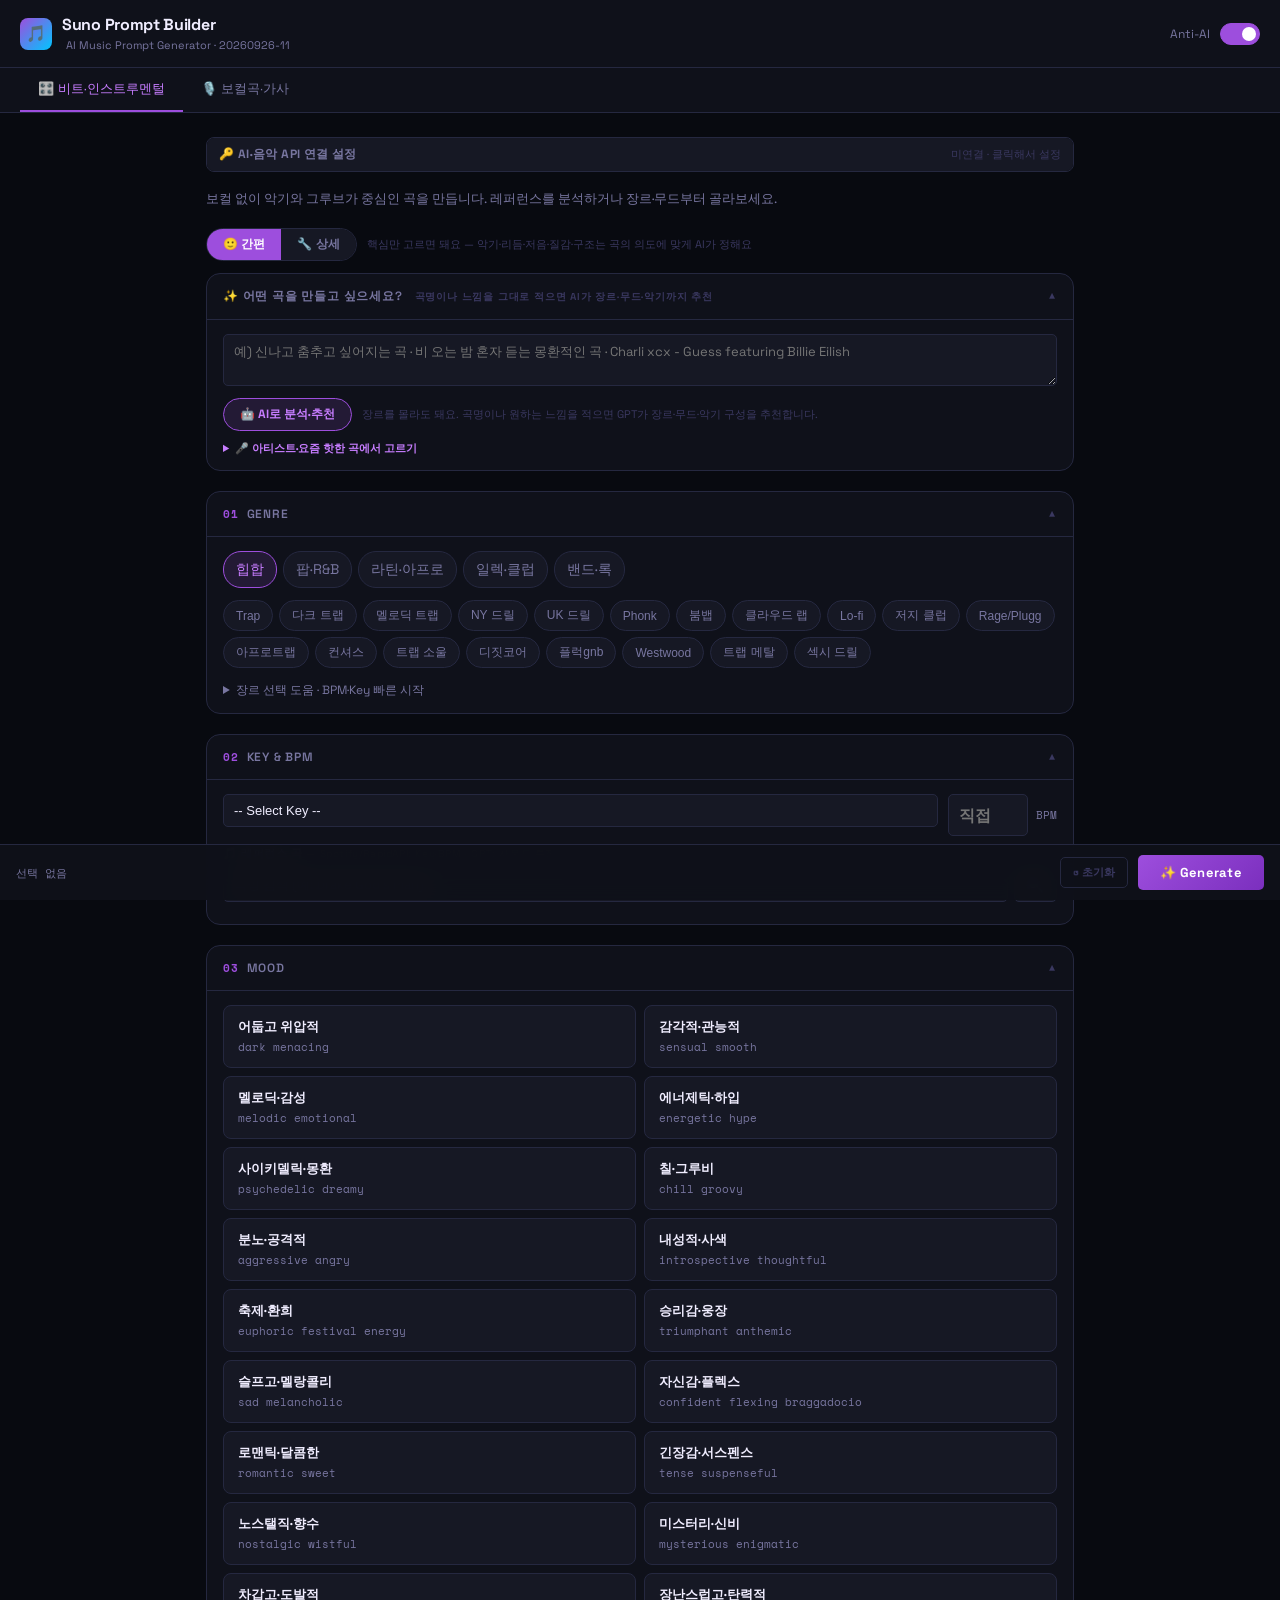
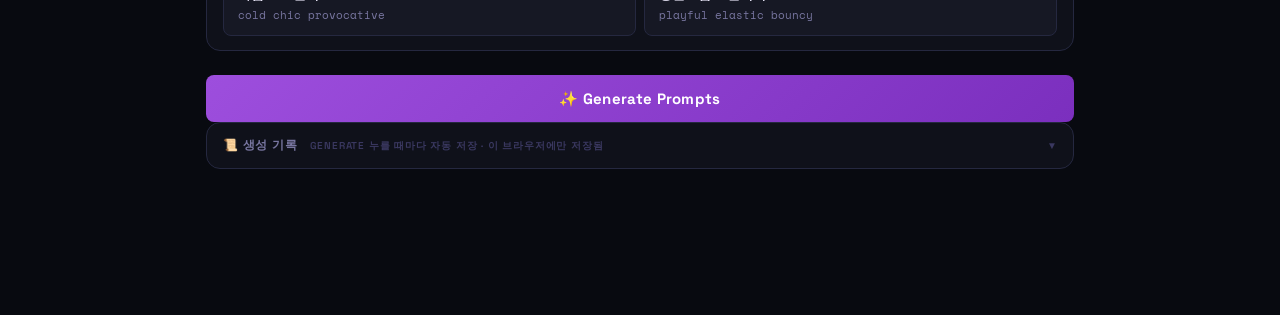
==== commit 62ce3001: "Separate reference evidence and pack compressed style by priority" ====
--- a/index.html
+++ b/index.html
@@ -5,7 +5,7 @@
 <meta name="viewport" content="width=device-width, initial-scale=1.0">
 <title>Suno AI Prompt Builder</title>
 <link href="https://fonts.googleapis.com/css2?family=Space+Grotesk:wght@300;400;500;600;700&family=Space+Mono:wght@400;700&display=swap" rel="stylesheet">
-<link rel="stylesheet" href="styles.css?v=20260926-10">
+<link rel="stylesheet" href="styles.css?v=20260926-11">
 </head>
 <body>
 
@@ -14,7 +14,7 @@
     <div class="logo-icon">🎵</div>
     <div>
       <h1>Suno Prompt Builder</h1>
-      <span>AI Music Prompt Generator · 20260926-10</span>
+      <span>AI Music Prompt Generator · 20260926-11</span>
     </div>
   </div>
   <div class="anti-ai-wrap">
@@ -518,14 +518,14 @@
 </div>
 <div id="toast"></div>
 
-<script src="hh-data.js?v=20260926-10"></script>
-<script src="hh-examples.js?v=20260926-10"></script>
-<script src="hh-ai.js?v=20260926-10"></script>
-<script src="hh-listen.js?v=20260926-10"></script>
-<script src="hh-openai-audio.js?v=20260926-10"></script>
-<script src="hh-spotify.js?v=20260926-10"></script>
-<script src="prompt-export.js?v=20260926-10"></script>
-<script src="genre-picker.js?v=20260926-10"></script>
-<script src="app.js?v=20260926-10"></script>
+<script src="hh-data.js?v=20260926-11"></script>
+<script src="hh-examples.js?v=20260926-11"></script>
+<script src="hh-ai.js?v=20260926-11"></script>
+<script src="hh-listen.js?v=20260926-11"></script>
+<script src="hh-openai-audio.js?v=20260926-11"></script>
+<script src="hh-spotify.js?v=20260926-11"></script>
+<script src="prompt-export.js?v=20260926-11"></script>
+<script src="genre-picker.js?v=20260926-11"></script>
+<script src="app.js?v=20260926-11"></script>
 </body>
 </html>
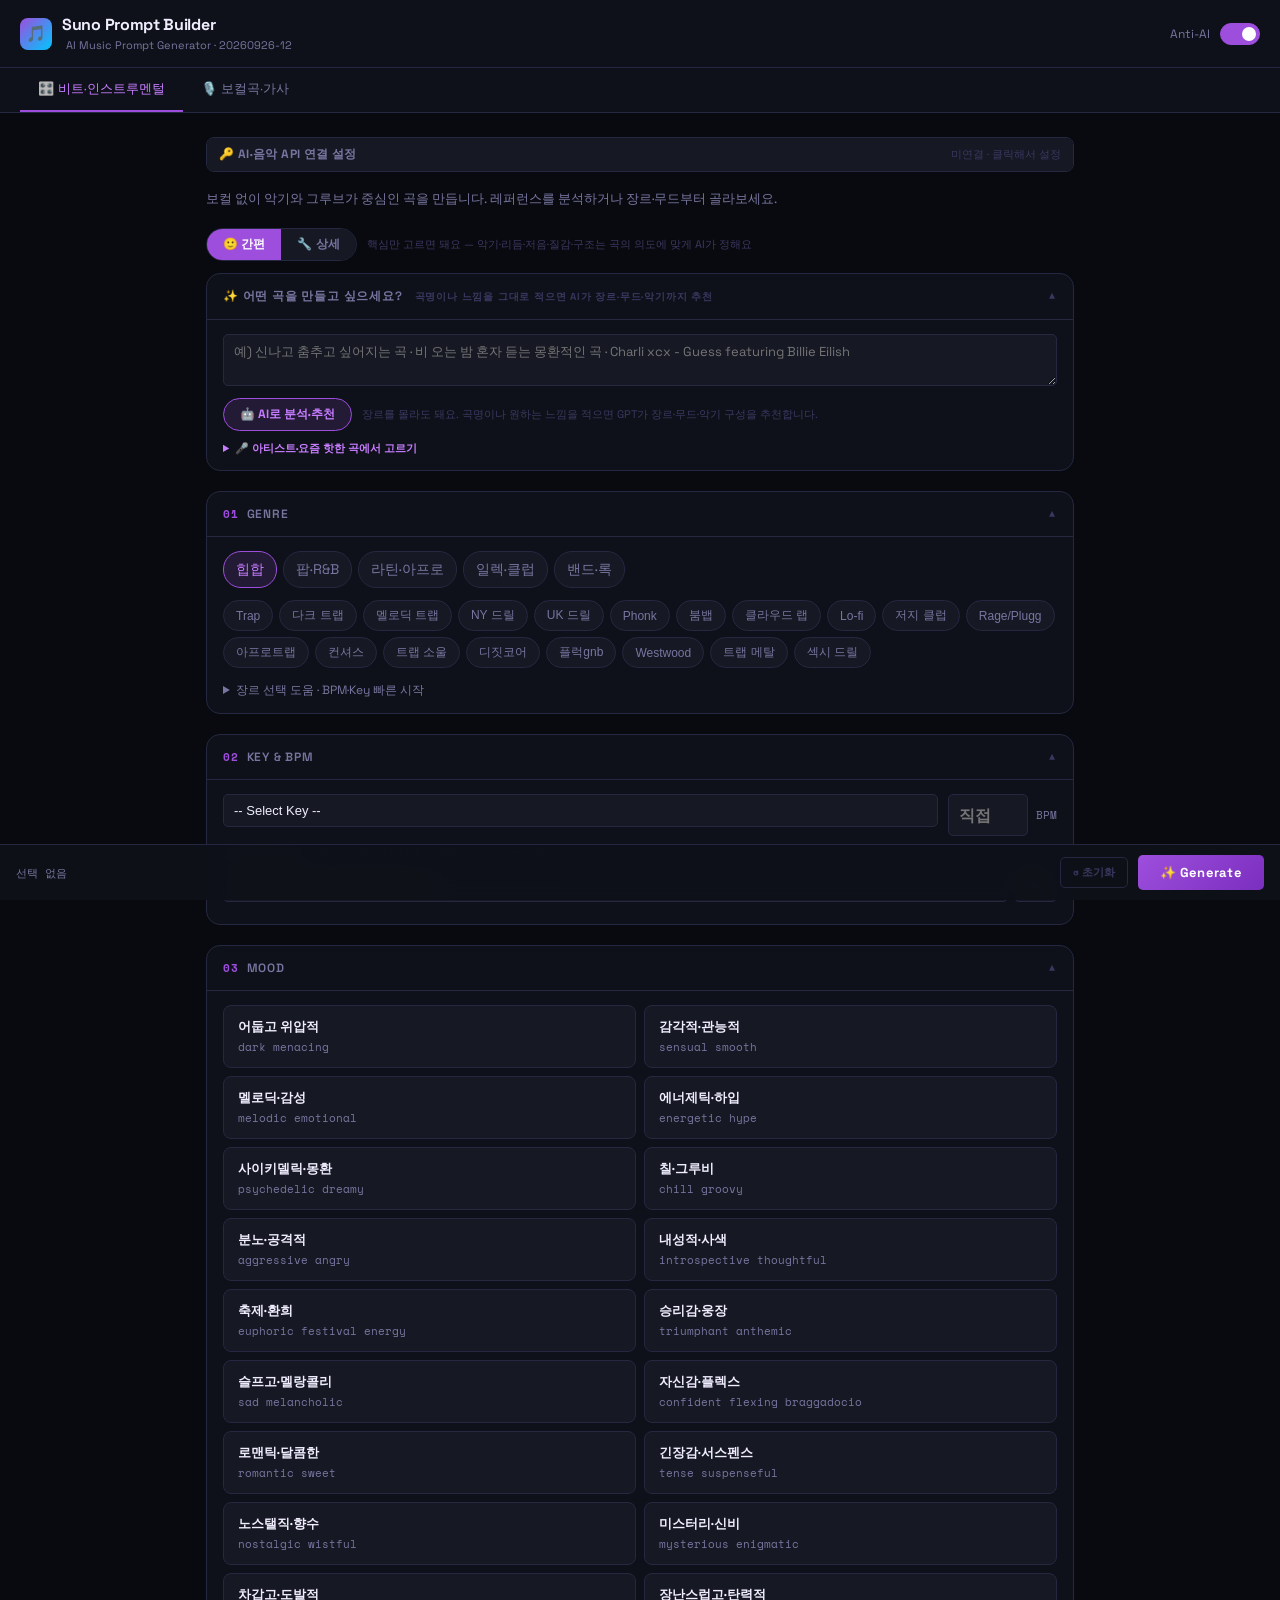
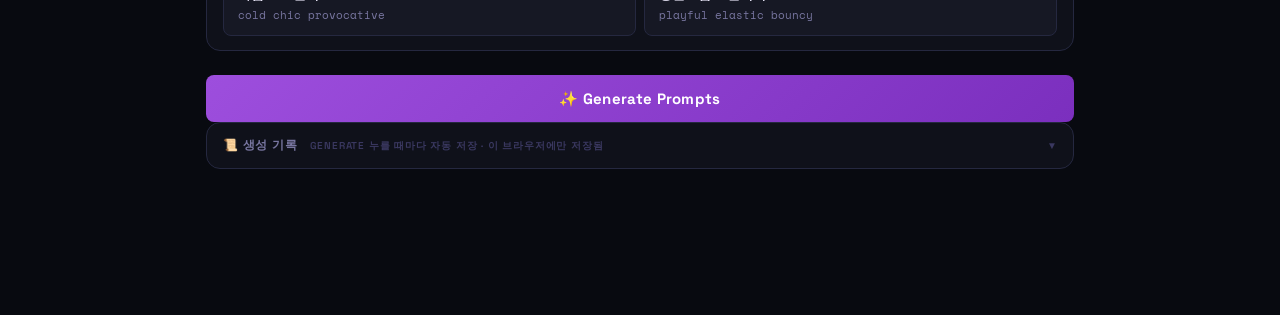
==== commit 316a15f8: "Distinguish missing evidence from unknown reference claims" ====
--- a/index.html
+++ b/index.html
@@ -5,7 +5,7 @@
 <meta name="viewport" content="width=device-width, initial-scale=1.0">
 <title>Suno AI Prompt Builder</title>
 <link href="https://fonts.googleapis.com/css2?family=Space+Grotesk:wght@300;400;500;600;700&family=Space+Mono:wght@400;700&display=swap" rel="stylesheet">
-<link rel="stylesheet" href="styles.css?v=20260926-11">
+<link rel="stylesheet" href="styles.css?v=20260926-12">
 </head>
 <body>
 
@@ -14,7 +14,7 @@
     <div class="logo-icon">🎵</div>
     <div>
       <h1>Suno Prompt Builder</h1>
-      <span>AI Music Prompt Generator · 20260926-11</span>
+      <span>AI Music Prompt Generator · 20260926-12</span>
     </div>
   </div>
   <div class="anti-ai-wrap">
@@ -518,14 +518,14 @@
 </div>
 <div id="toast"></div>
 
-<script src="hh-data.js?v=20260926-11"></script>
-<script src="hh-examples.js?v=20260926-11"></script>
-<script src="hh-ai.js?v=20260926-11"></script>
-<script src="hh-listen.js?v=20260926-11"></script>
-<script src="hh-openai-audio.js?v=20260926-11"></script>
-<script src="hh-spotify.js?v=20260926-11"></script>
-<script src="prompt-export.js?v=20260926-11"></script>
-<script src="genre-picker.js?v=20260926-11"></script>
-<script src="app.js?v=20260926-11"></script>
+<script src="hh-data.js?v=20260926-12"></script>
+<script src="hh-examples.js?v=20260926-12"></script>
+<script src="hh-ai.js?v=20260926-12"></script>
+<script src="hh-listen.js?v=20260926-12"></script>
+<script src="hh-openai-audio.js?v=20260926-12"></script>
+<script src="hh-spotify.js?v=20260926-12"></script>
+<script src="prompt-export.js?v=20260926-12"></script>
+<script src="genre-picker.js?v=20260926-12"></script>
+<script src="app.js?v=20260926-12"></script>
 </body>
 </html>
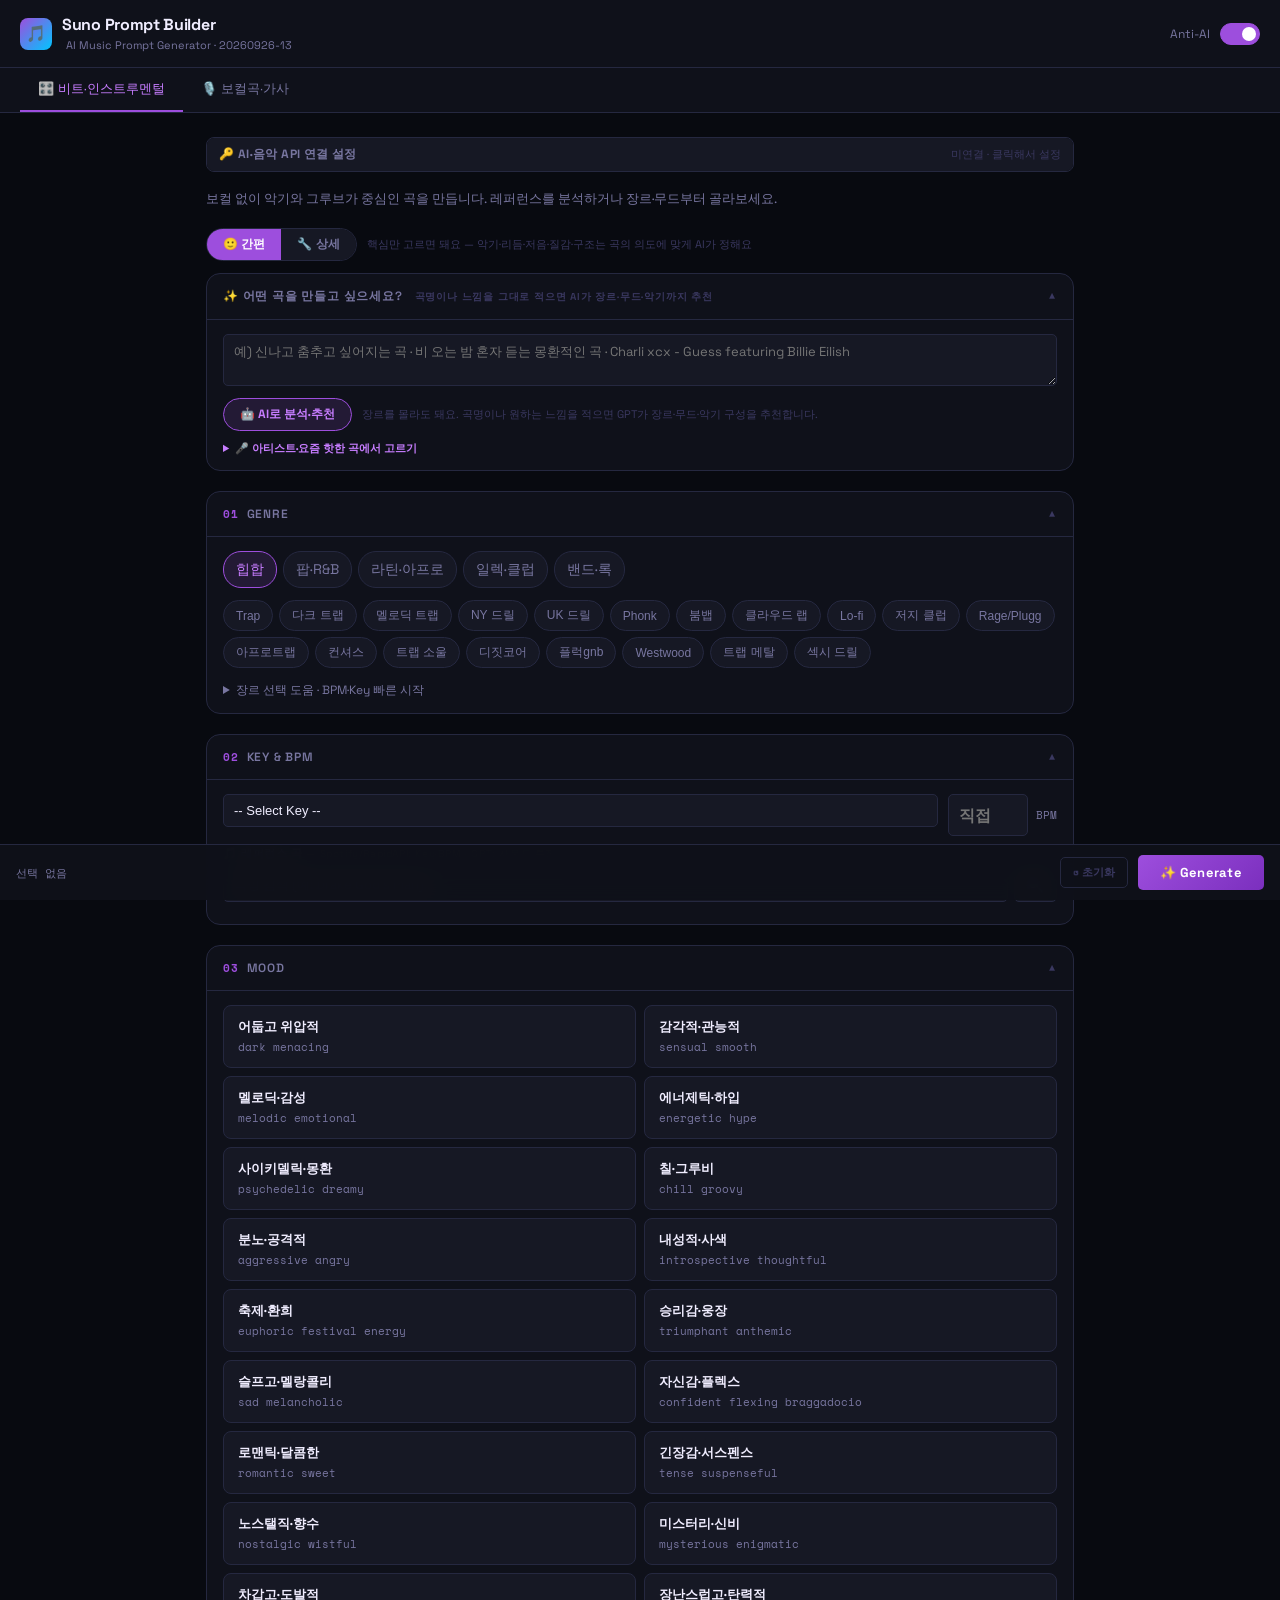
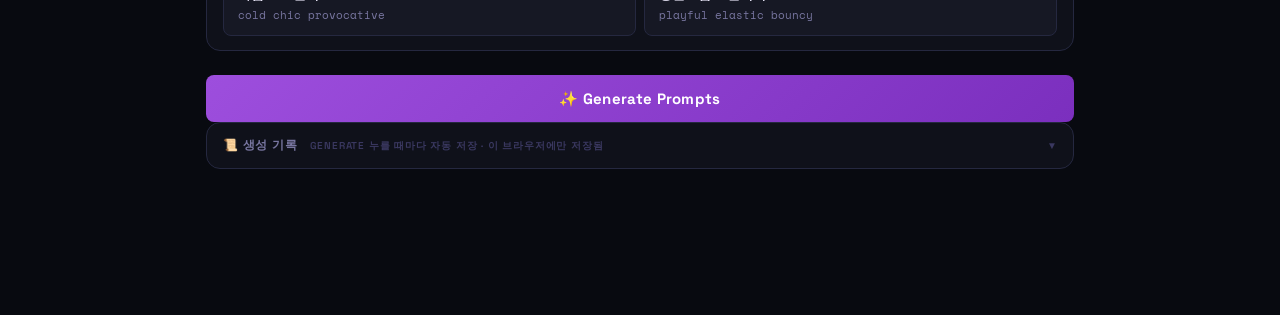
==== commit 2546fb15: "Preserve type-beat mood and perceived groove across revisions" ====
--- a/index.html
+++ b/index.html
@@ -5,7 +5,7 @@
 <meta name="viewport" content="width=device-width, initial-scale=1.0">
 <title>Suno AI Prompt Builder</title>
 <link href="https://fonts.googleapis.com/css2?family=Space+Grotesk:wght@300;400;500;600;700&family=Space+Mono:wght@400;700&display=swap" rel="stylesheet">
-<link rel="stylesheet" href="styles.css?v=20260926-12">
+<link rel="stylesheet" href="styles.css?v=20260926-13">
 </head>
 <body>
 
@@ -14,7 +14,7 @@
     <div class="logo-icon">🎵</div>
     <div>
       <h1>Suno Prompt Builder</h1>
-      <span>AI Music Prompt Generator · 20260926-12</span>
+      <span>AI Music Prompt Generator · 20260926-13</span>
     </div>
   </div>
   <div class="anti-ai-wrap">
@@ -518,14 +518,14 @@
 </div>
 <div id="toast"></div>
 
-<script src="hh-data.js?v=20260926-12"></script>
-<script src="hh-examples.js?v=20260926-12"></script>
-<script src="hh-ai.js?v=20260926-12"></script>
-<script src="hh-listen.js?v=20260926-12"></script>
-<script src="hh-openai-audio.js?v=20260926-12"></script>
-<script src="hh-spotify.js?v=20260926-12"></script>
-<script src="prompt-export.js?v=20260926-12"></script>
-<script src="genre-picker.js?v=20260926-12"></script>
-<script src="app.js?v=20260926-12"></script>
+<script src="hh-data.js?v=20260926-13"></script>
+<script src="hh-examples.js?v=20260926-13"></script>
+<script src="hh-ai.js?v=20260926-13"></script>
+<script src="hh-listen.js?v=20260926-13"></script>
+<script src="hh-openai-audio.js?v=20260926-13"></script>
+<script src="hh-spotify.js?v=20260926-13"></script>
+<script src="prompt-export.js?v=20260926-13"></script>
+<script src="genre-picker.js?v=20260926-13"></script>
+<script src="app.js?v=20260926-13"></script>
 </body>
 </html>
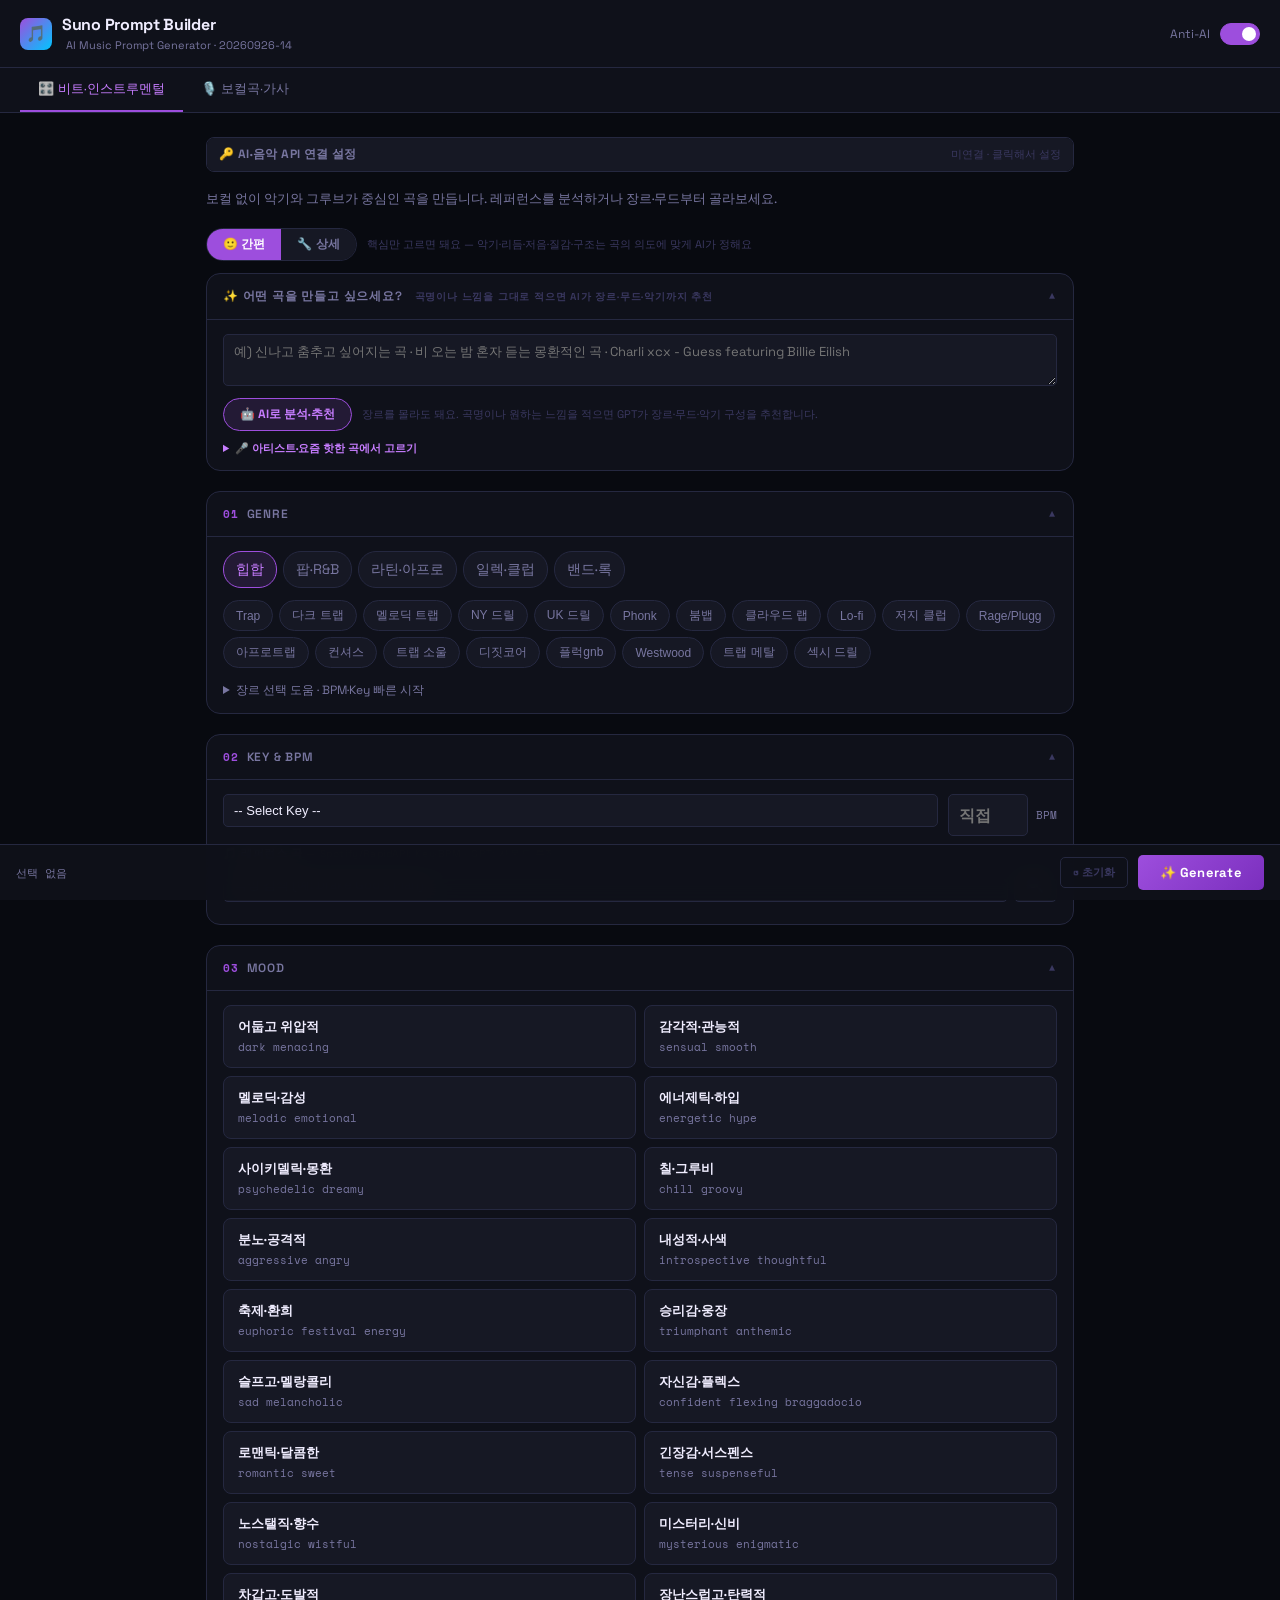
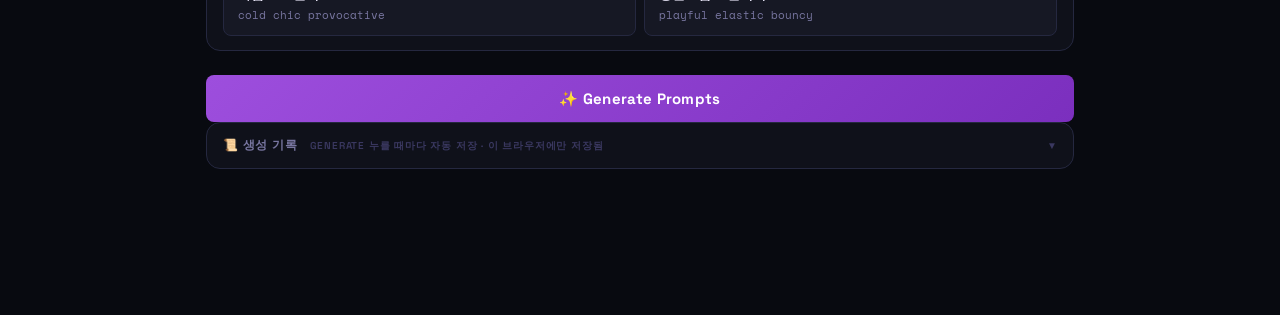
==== commit 124f4438: "Focus type-beat writing on musical intent rather than added ornament" ====
--- a/index.html
+++ b/index.html
@@ -5,7 +5,7 @@
 <meta name="viewport" content="width=device-width, initial-scale=1.0">
 <title>Suno AI Prompt Builder</title>
 <link href="https://fonts.googleapis.com/css2?family=Space+Grotesk:wght@300;400;500;600;700&family=Space+Mono:wght@400;700&display=swap" rel="stylesheet">
-<link rel="stylesheet" href="styles.css?v=20260926-13">
+<link rel="stylesheet" href="styles.css?v=20260926-14">
 </head>
 <body>
 
@@ -14,7 +14,7 @@
     <div class="logo-icon">🎵</div>
     <div>
       <h1>Suno Prompt Builder</h1>
-      <span>AI Music Prompt Generator · 20260926-13</span>
+      <span>AI Music Prompt Generator · 20260926-14</span>
     </div>
   </div>
   <div class="anti-ai-wrap">
@@ -518,14 +518,14 @@
 </div>
 <div id="toast"></div>
 
-<script src="hh-data.js?v=20260926-13"></script>
-<script src="hh-examples.js?v=20260926-13"></script>
-<script src="hh-ai.js?v=20260926-13"></script>
-<script src="hh-listen.js?v=20260926-13"></script>
-<script src="hh-openai-audio.js?v=20260926-13"></script>
-<script src="hh-spotify.js?v=20260926-13"></script>
-<script src="prompt-export.js?v=20260926-13"></script>
-<script src="genre-picker.js?v=20260926-13"></script>
-<script src="app.js?v=20260926-13"></script>
+<script src="hh-data.js?v=20260926-14"></script>
+<script src="hh-examples.js?v=20260926-14"></script>
+<script src="hh-ai.js?v=20260926-14"></script>
+<script src="hh-listen.js?v=20260926-14"></script>
+<script src="hh-openai-audio.js?v=20260926-14"></script>
+<script src="hh-spotify.js?v=20260926-14"></script>
+<script src="prompt-export.js?v=20260926-14"></script>
+<script src="genre-picker.js?v=20260926-14"></script>
+<script src="app.js?v=20260926-14"></script>
 </body>
 </html>
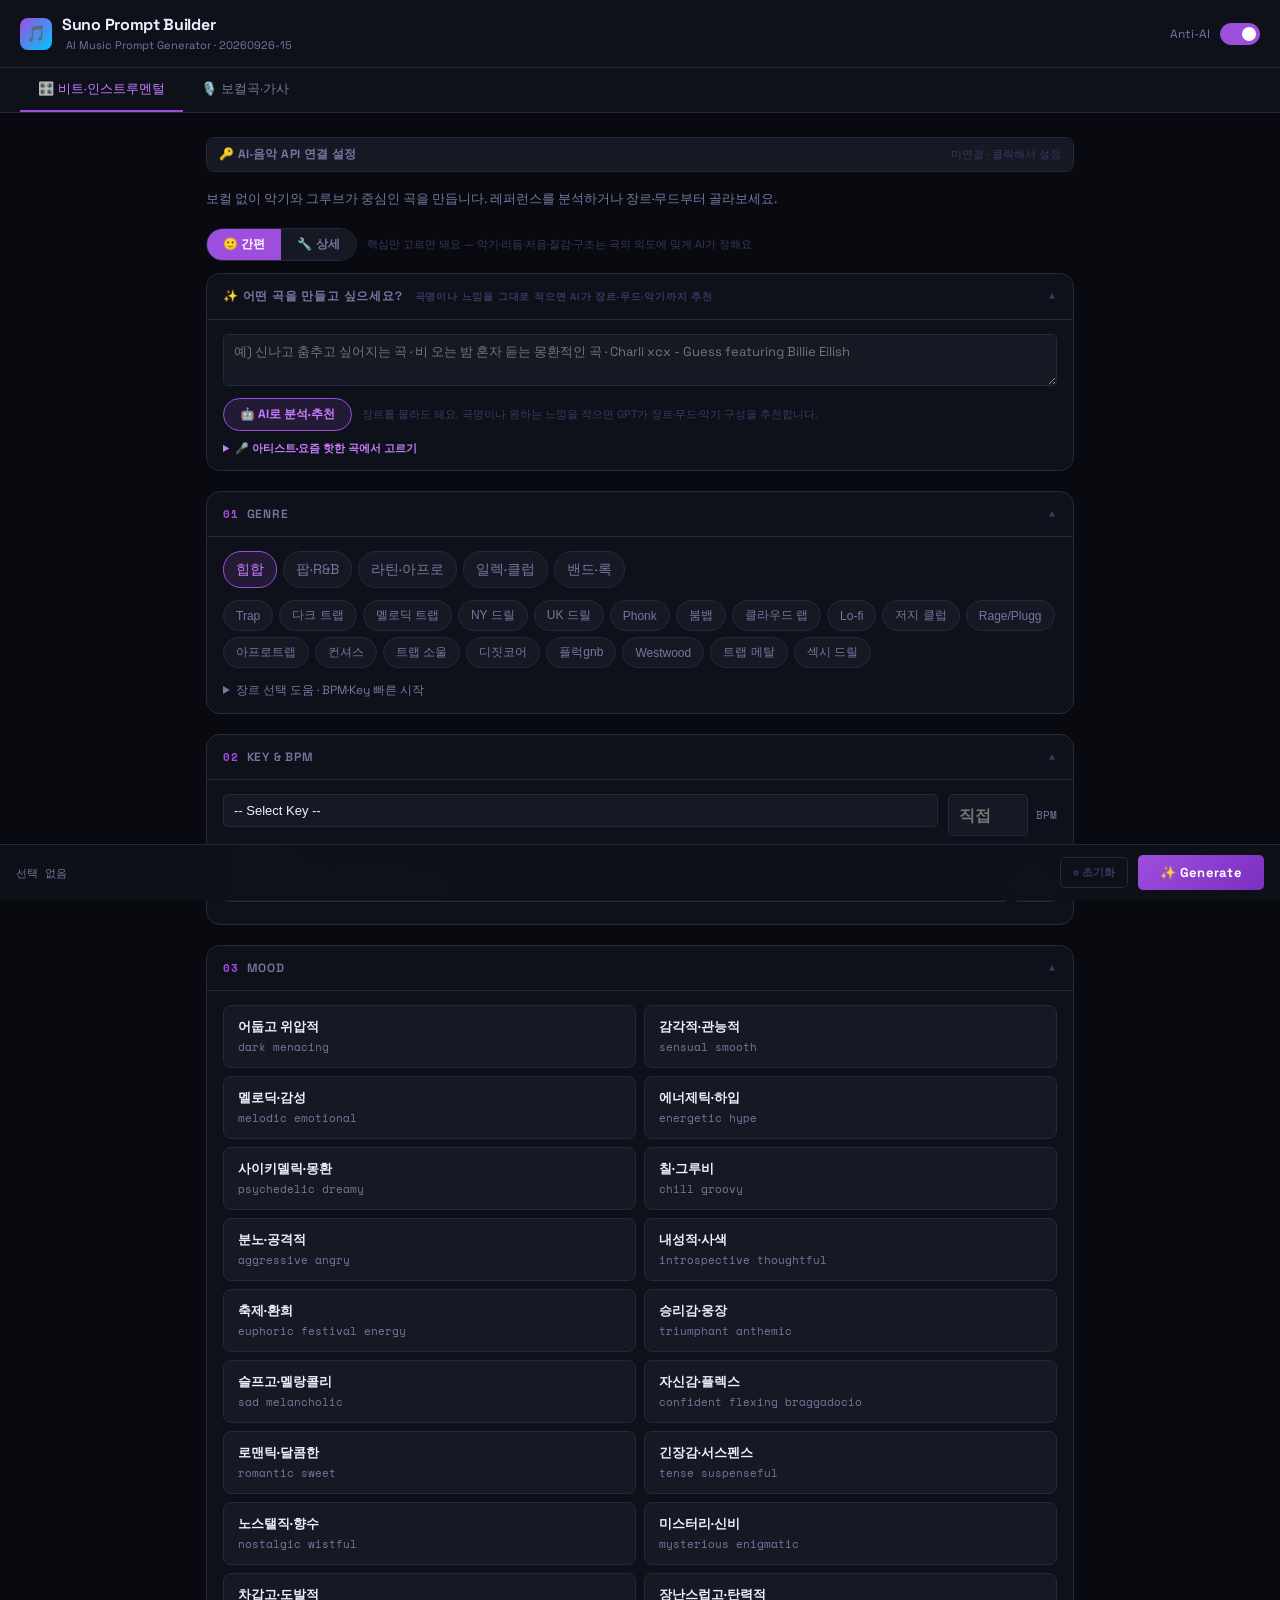
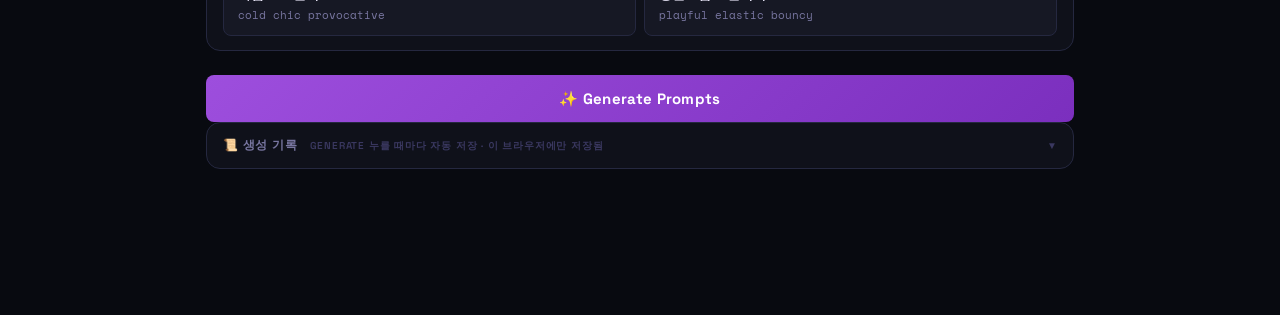
==== commit 1c7eed4c: "Generate style and sections from one shared musical plan" ====
--- a/index.html
+++ b/index.html
@@ -5,7 +5,7 @@
 <meta name="viewport" content="width=device-width, initial-scale=1.0">
 <title>Suno AI Prompt Builder</title>
 <link href="https://fonts.googleapis.com/css2?family=Space+Grotesk:wght@300;400;500;600;700&family=Space+Mono:wght@400;700&display=swap" rel="stylesheet">
-<link rel="stylesheet" href="styles.css?v=20260926-14">
+<link rel="stylesheet" href="styles.css?v=20260926-15">
 </head>
 <body>
 
@@ -14,7 +14,7 @@
     <div class="logo-icon">🎵</div>
     <div>
       <h1>Suno Prompt Builder</h1>
-      <span>AI Music Prompt Generator · 20260926-14</span>
+      <span>AI Music Prompt Generator · 20260926-15</span>
     </div>
   </div>
   <div class="anti-ai-wrap">
@@ -518,14 +518,14 @@
 </div>
 <div id="toast"></div>
 
-<script src="hh-data.js?v=20260926-14"></script>
-<script src="hh-examples.js?v=20260926-14"></script>
-<script src="hh-ai.js?v=20260926-14"></script>
-<script src="hh-listen.js?v=20260926-14"></script>
-<script src="hh-openai-audio.js?v=20260926-14"></script>
-<script src="hh-spotify.js?v=20260926-14"></script>
-<script src="prompt-export.js?v=20260926-14"></script>
-<script src="genre-picker.js?v=20260926-14"></script>
-<script src="app.js?v=20260926-14"></script>
+<script src="hh-data.js?v=20260926-15"></script>
+<script src="hh-examples.js?v=20260926-15"></script>
+<script src="hh-ai.js?v=20260926-15"></script>
+<script src="hh-listen.js?v=20260926-15"></script>
+<script src="hh-openai-audio.js?v=20260926-15"></script>
+<script src="hh-spotify.js?v=20260926-15"></script>
+<script src="prompt-export.js?v=20260926-15"></script>
+<script src="genre-picker.js?v=20260926-15"></script>
+<script src="app.js?v=20260926-15"></script>
 </body>
 </html>
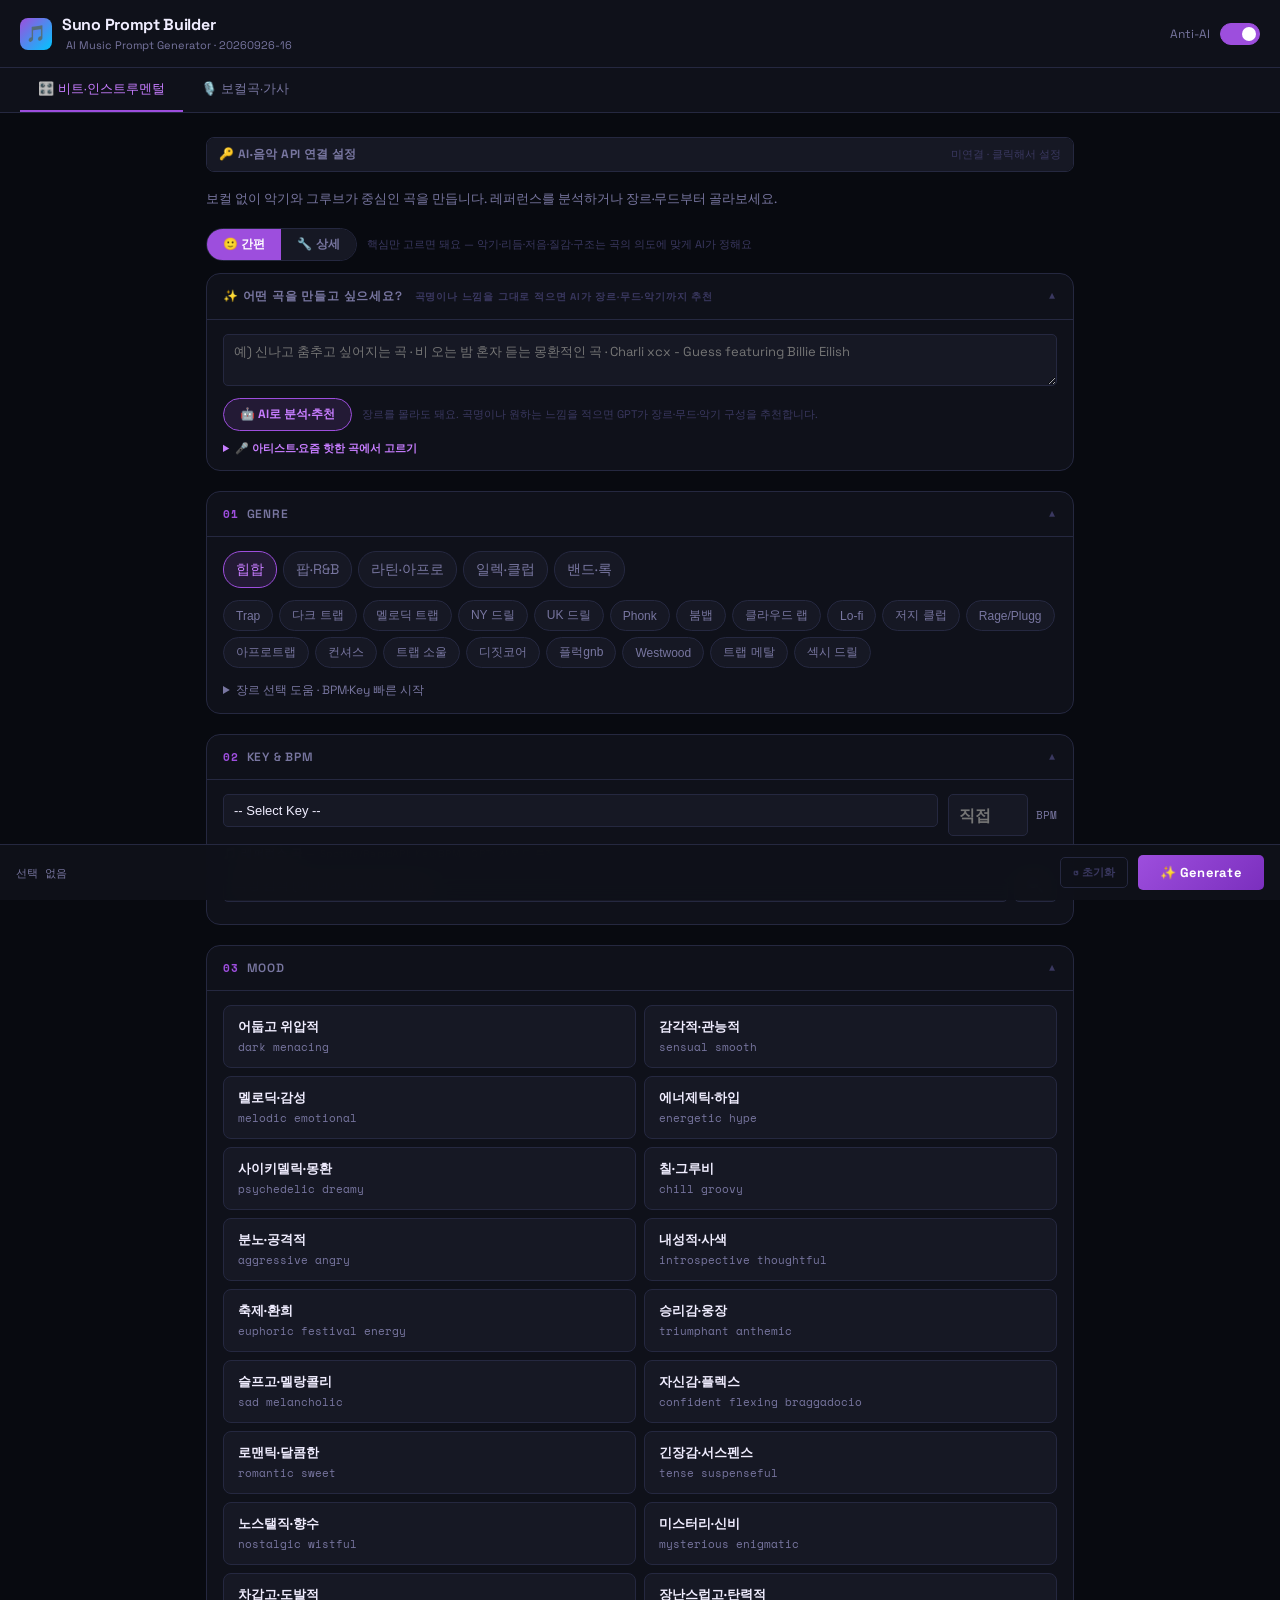
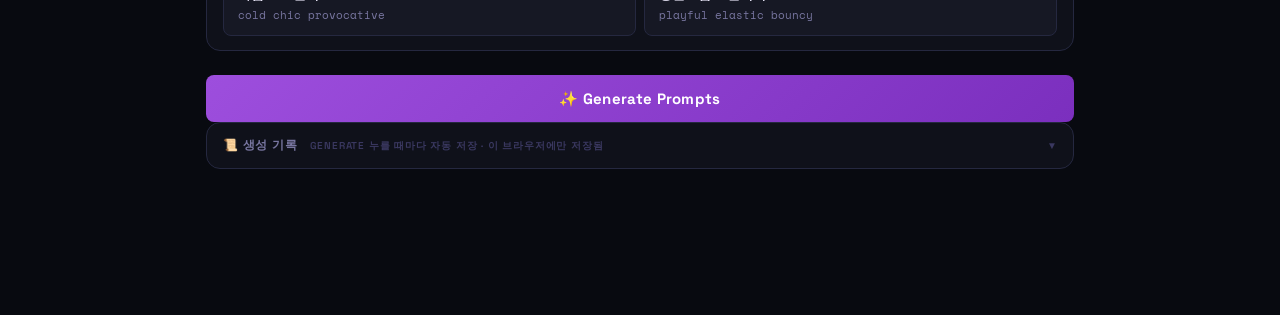
==== commit b6377d7d: "Choose instrument roles and performances by song-specific musical fit" ====
--- a/index.html
+++ b/index.html
@@ -5,7 +5,7 @@
 <meta name="viewport" content="width=device-width, initial-scale=1.0">
 <title>Suno AI Prompt Builder</title>
 <link href="https://fonts.googleapis.com/css2?family=Space+Grotesk:wght@300;400;500;600;700&family=Space+Mono:wght@400;700&display=swap" rel="stylesheet">
-<link rel="stylesheet" href="styles.css?v=20260926-15">
+<link rel="stylesheet" href="styles.css?v=20260926-16">
 </head>
 <body>
 
@@ -14,7 +14,7 @@
     <div class="logo-icon">🎵</div>
     <div>
       <h1>Suno Prompt Builder</h1>
-      <span>AI Music Prompt Generator · 20260926-15</span>
+      <span>AI Music Prompt Generator · 20260926-16</span>
     </div>
   </div>
   <div class="anti-ai-wrap">
@@ -518,14 +518,14 @@
 </div>
 <div id="toast"></div>
 
-<script src="hh-data.js?v=20260926-15"></script>
-<script src="hh-examples.js?v=20260926-15"></script>
-<script src="hh-ai.js?v=20260926-15"></script>
-<script src="hh-listen.js?v=20260926-15"></script>
-<script src="hh-openai-audio.js?v=20260926-15"></script>
-<script src="hh-spotify.js?v=20260926-15"></script>
-<script src="prompt-export.js?v=20260926-15"></script>
-<script src="genre-picker.js?v=20260926-15"></script>
-<script src="app.js?v=20260926-15"></script>
+<script src="hh-data.js?v=20260926-16"></script>
+<script src="hh-examples.js?v=20260926-16"></script>
+<script src="hh-ai.js?v=20260926-16"></script>
+<script src="hh-listen.js?v=20260926-16"></script>
+<script src="hh-openai-audio.js?v=20260926-16"></script>
+<script src="hh-spotify.js?v=20260926-16"></script>
+<script src="prompt-export.js?v=20260926-16"></script>
+<script src="genre-picker.js?v=20260926-16"></script>
+<script src="app.js?v=20260926-16"></script>
 </body>
 </html>
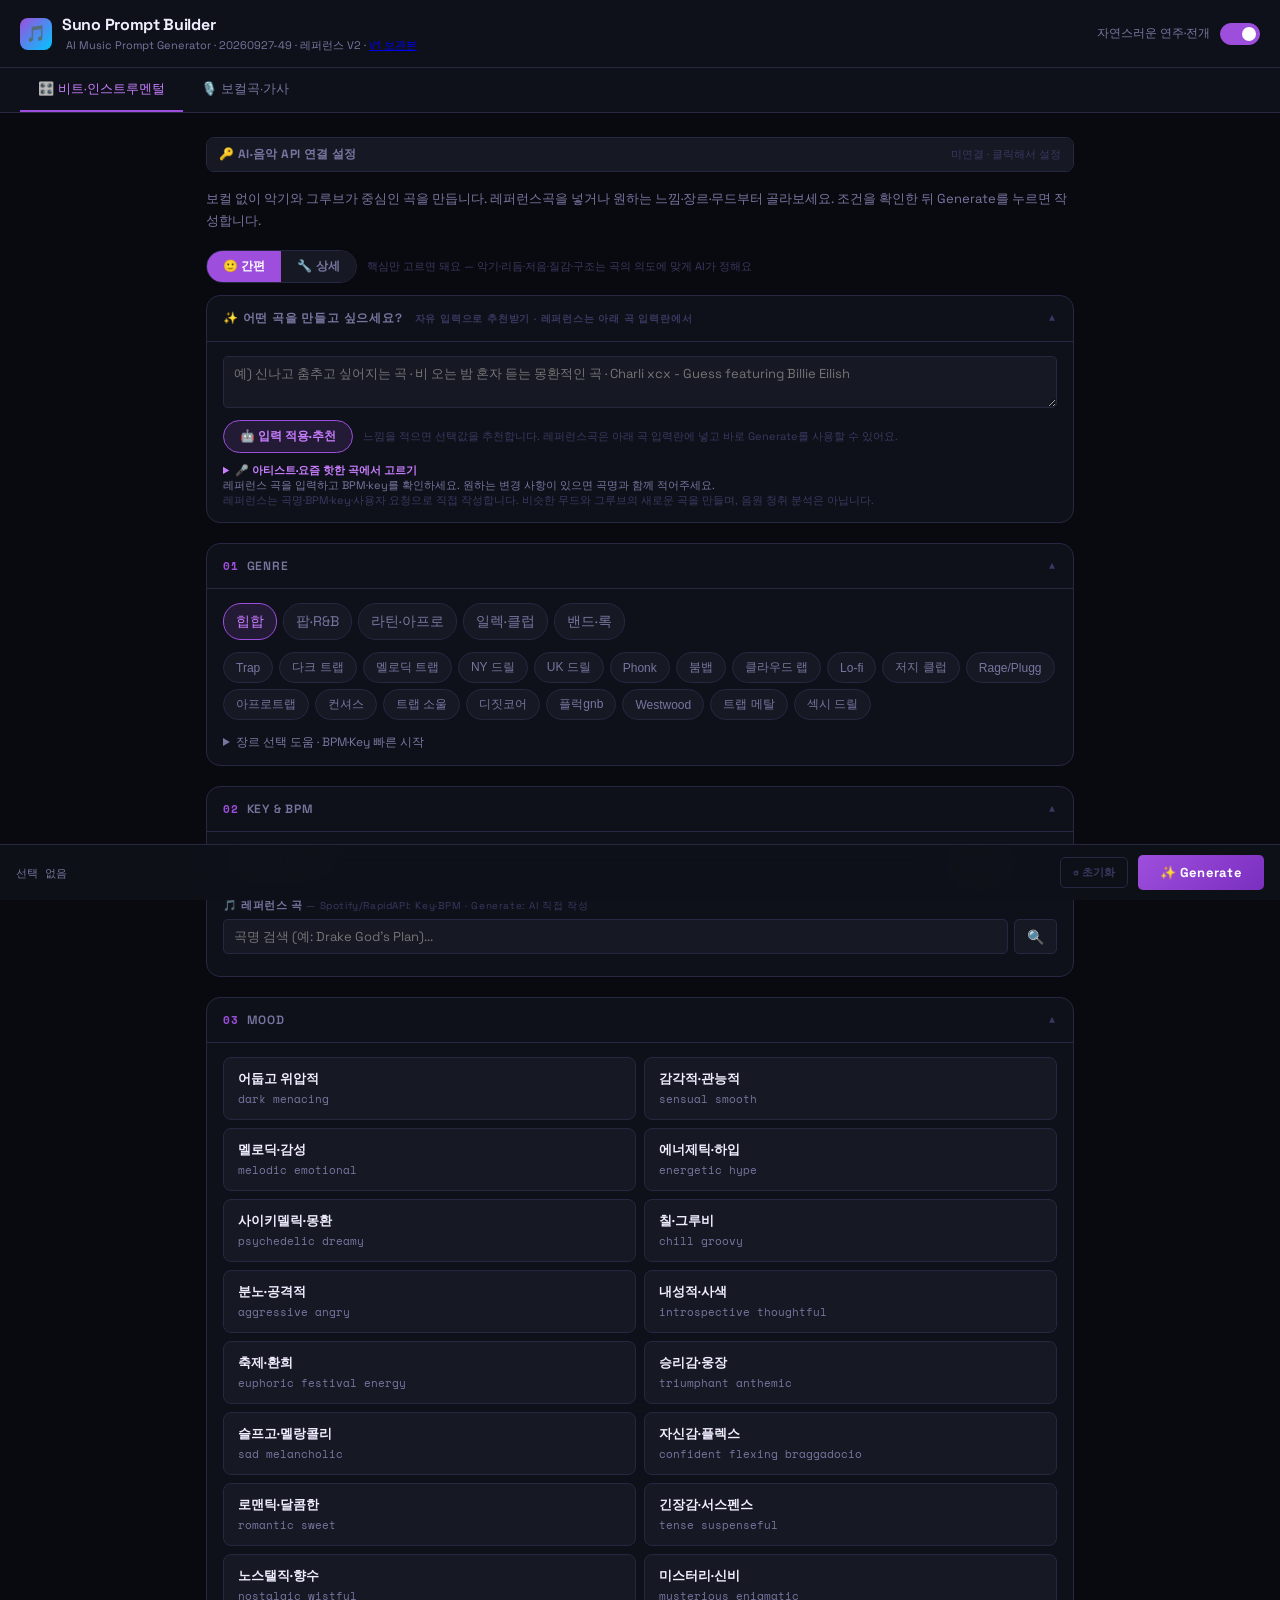
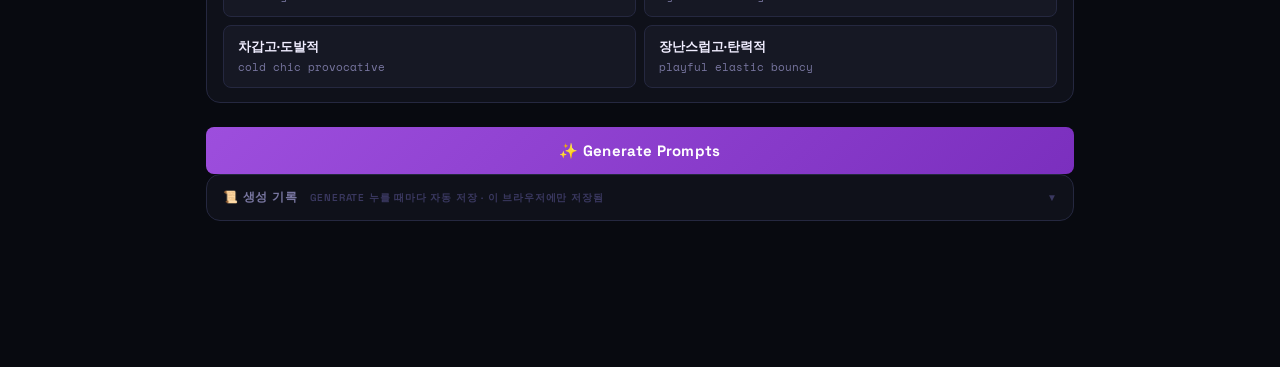
==== commit 44b2cabc: "Upgrade prompt generation to GPT-6 Astra and preserve selected parameters" ====
--- a/index.html
+++ b/index.html
@@ -5,7 +5,7 @@
 <meta name="viewport" content="width=device-width, initial-scale=1.0">
 <title>Suno AI Prompt Builder</title>
 <link href="https://fonts.googleapis.com/css2?family=Space+Grotesk:wght@300;400;500;600;700&family=Space+Mono:wght@400;700&display=swap" rel="stylesheet">
-<link rel="stylesheet" href="styles.css?v=20260926-16">
+<link rel="stylesheet" href="styles.css?v=20260927-49">
 </head>
 <body>
 
@@ -14,11 +14,11 @@
     <div class="logo-icon">🎵</div>
     <div>
       <h1>Suno Prompt Builder</h1>
-      <span>AI Music Prompt Generator · 20260926-16</span>
+      <span>AI Music Prompt Generator · 20260927-49 · 레퍼런스 V2 · <a href="versions/v1/index.html" target="_blank" rel="noopener">V1 보관본</a></span>
     </div>
   </div>
   <div class="anti-ai-wrap">
-    <span class="anti-ai-label">Anti-AI</span>
+    <span class="anti-ai-label">자연스러운 연주·전개</span>
     <label class="toggle-switch">
       <input type="checkbox" id="antiAiToggle" checked>
       <div class="toggle-track"><div class="toggle-thumb"></div></div>
@@ -122,7 +122,7 @@
   </div>
 
 <div class="tab-content active" data-tab="hiphop">
-  <p class="workflow-intro">보컬 없이 악기와 그루브가 중심인 곡을 만듭니다. 레퍼런스를 분석하거나 장르·무드부터 골라보세요.</p>
+  <p class="workflow-intro">보컬 없이 악기와 그루브가 중심인 곡을 만듭니다. 레퍼런스곡을 넣거나 원하는 느낌·장르·무드부터 골라보세요. 조건을 확인한 뒤 Generate를 누르면 작성합니다.</p>
   <!-- 01 GENRE -->
   <div id="hh-genre-section">
   <div id="hh-mode-bar" style="display:flex;align-items:center;gap:10px;flex-wrap:wrap;margin-bottom:12px">
@@ -134,19 +134,19 @@
   </div>
   <div class="section" id="hh-brief-section">
     <div class="section-header open" onclick="toggleSection(this)">
-      <div class="section-title">✨ 어떤 곡을 만들고 싶으세요? <span style="font-size:10px;color:var(--text-3);margin-left:4px">곡명이나 느낌을 그대로 적으면 AI가 장르·무드·악기까지 추천</span></div>
+      <div class="section-title">✨ 어떤 곡을 만들고 싶으세요? <span style="font-size:10px;color:var(--text-3);margin-left:4px">자유 입력으로 추천받기 · 레퍼런스는 아래 곡 입력란에서</span></div>
       <span class="caret">▼</span>
     </div>
     <div class="section-body">
       <textarea id="hh-brief" rows="2" style="width:100%;box-sizing:border-box;background:var(--surface-2);border:1px solid var(--border);border-radius:var(--r-sm);color:var(--text-1);font-family:'Space Grotesk',sans-serif;font-size:13px;padding:8px 10px;resize:vertical" placeholder="예) 신나고 춤추고 싶어지는 곡 · 비 오는 밤 혼자 듣는 몽환적인 곡 · Charli xcx - Guess featuring Billie Eilish" onfocus="this.style.borderColor='var(--accent)'" onblur="this.style.borderColor='var(--border)'"></textarea>
       <div style="display:flex;align-items:center;gap:10px;margin-top:8px;flex-wrap:wrap">
-        <button id="hh-brief-btn" onclick="aiAnalyzeBrief()" style="padding:7px 16px;border-radius:20px;border:1px solid var(--accent);background:var(--accent-dim);color:var(--accent-text);font-family:'Space Grotesk',sans-serif;font-size:12px;font-weight:700;cursor:pointer">🤖 AI로 분석·추천</button>
-        <span style="font-size:11px;color:var(--text-3)">장르를 몰라도 돼요. 곡명이나 원하는 느낌을 적으면 GPT가 장르·무드·악기 구성을 추천합니다.</span>
+        <button id="hh-brief-btn" onclick="aiAnalyzeBrief()" style="padding:7px 16px;border-radius:20px;border:1px solid var(--accent);background:var(--accent-dim);color:var(--accent-text);font-family:'Space Grotesk',sans-serif;font-size:12px;font-weight:700;cursor:pointer">🤖 입력 적용·추천</button>
+        <span style="font-size:11px;color:var(--text-3)">느낌을 적으면 선택값을 추천합니다. 레퍼런스곡은 아래 곡 입력란에 넣고 바로 Generate를 사용할 수 있어요.</span>
       </div>
       <details id="hh-picker" style="margin-top:10px">
         <summary style="cursor:pointer;font-size:11px;font-weight:700;color:var(--accent-text)">🎤 아티스트·요즘 핫한 곡에서 고르기</summary>
         <div style="margin-top:8px">
-          <div style="font-size:11px;color:var(--text-3);line-height:1.7;margin-bottom:10px">곡을 누르면 위 입력칸에 "아티스트 - 곡명"이 들어가요. 아티스트 이름은 프롬프트에 쓰지 않고, 그 곡의 소리를 분석해서 반영해요.</div>
+          <div style="font-size:11px;color:var(--text-3);line-height:1.7;margin-bottom:10px">곡을 누르면 레퍼런스로 선택됩니다. BPM·key·보컬 여부를 확인한 뒤 Generate를 누르세요.</div>
           <div style="font-size:11px;font-weight:700;color:var(--text-2);margin-bottom:6px">🔥 요즘 핫한 곡 <span style="font-weight:400;color:var(--text-3)">Billboard 차트 아티스트 · Spotify·RapidAPI 연동 필요</span></div>
           <div id="hh-chart-chips" style="display:flex;gap:6px;flex-wrap:wrap;margin-bottom:8px"></div>
 
@@ -163,6 +163,8 @@
         <div id="hh-artists-typeBeat"><span style="font-size:11px;color:var(--text-3)">상단 🔥 실시간 트렌딩 새로고침 후 Billboard 차트 아티스트가 자동으로 구성됩니다</span></div>
         </div>
       </details>
+      <p style="font-size:11px;color:var(--text-2)">레퍼런스 곡을 입력하고 BPM·key를 확인하세요. 원하는 변경 사항이 있으면 곡명과 함께 적어주세요.</p>
+      <p style="font-size:11px;color:var(--text-3)">레퍼런스는 곡명·BPM·key·사용자 요청으로 직접 작성합니다. 비슷한 무드와 그루브의 새로운 곡을 만들며, 음원 청취 분석은 아닙니다.</p>
       <div id="hh-brief-status" hidden style="font-size:11px;padding:6px 8px;border-radius:var(--r-sm);background:var(--surface-3);margin-top:8px"></div>
       <div id="hh-brief-result" hidden style="margin-top:10px;padding:10px 12px;border:1px solid var(--border);border-radius:var(--r);background:var(--surface-2)"></div>
       <div id="hh-brief-active" hidden style="margin-top:10px;font-size:11px;padding:8px 10px;border-radius:var(--r-sm);background:var(--surface-3);color:var(--text-2)"></div>
@@ -222,7 +224,7 @@
         </div>
       </div>
       <div style="margin-top:10px">
-        <label style="display:block;font-size:11px;font-weight:600;text-transform:uppercase;letter-spacing:.6px;color:var(--text-2);margin-bottom:6px">🎵 레퍼런스 곡 <span style="font-weight:400;text-transform:none;color:var(--text-3);font-size:10px">— Spotify/RapidAPI: Key·BPM · GPT: 사운드 특징</span></label>
+        <label style="display:block;font-size:11px;font-weight:600;text-transform:uppercase;letter-spacing:.6px;color:var(--text-2);margin-bottom:6px">🎵 레퍼런스 곡 <span style="font-weight:400;text-transform:none;color:var(--text-3);font-size:10px">— Spotify/RapidAPI: Key·BPM · Generate: AI 직접 작성</span></label>
         <div style="position:relative" id="hh-ref-search-wrap">
           <div style="display:flex;gap:6px">
             <input type="text" id="hh-ref-song" style="flex:1;background:var(--surface-2);border:1px solid var(--border);border-radius:var(--r-sm);color:var(--text-1);font-family:'Space Grotesk',sans-serif;font-size:13px;padding:8px 10px" placeholder="곡명 검색 (예: Drake God's Plan)..." onfocus="this.style.borderColor='var(--accent)'" onblur="this.style.borderColor='var(--border)'" oninput="onRefSongInput(this.value)" onkeydown="if(event.key==='Enter')doSpotifySearch()">
@@ -328,7 +330,7 @@
   <!-- 08 REF TRACK -->
   <div class="section">
     <div class="section-header open" onclick="toggleSection(this)">
-      <div class="section-title"><span class="section-num">08</span> REF TRACK <span style="font-size:10px;color:var(--text-3);margin-left:4px">1명 · 장르 고르면 자동 추천, 원하면 AI로 다시 추천</span></div>
+      <div class="section-title"><span class="section-num">08</span> 프로듀서 스타일 (선택) <span style="font-size:10px;color:var(--text-3);margin-left:4px">1명 · 장르 고르면 자동 추천, 원하면 AI로 다시 추천</span></div>
       <span class="caret">▼</span>
     </div>
     <div class="section-body">
@@ -518,14 +520,14 @@
 </div>
 <div id="toast"></div>
 
-<script src="hh-data.js?v=20260926-16"></script>
-<script src="hh-examples.js?v=20260926-16"></script>
-<script src="hh-ai.js?v=20260926-16"></script>
-<script src="hh-listen.js?v=20260926-16"></script>
-<script src="hh-openai-audio.js?v=20260926-16"></script>
-<script src="hh-spotify.js?v=20260926-16"></script>
-<script src="prompt-export.js?v=20260926-16"></script>
-<script src="genre-picker.js?v=20260926-16"></script>
-<script src="app.js?v=20260926-16"></script>
+<script src="hh-data.js?v=20260927-49"></script>
+<script src="hh-examples.js?v=20260927-49"></script>
+<script src="hh-ai.js?v=20260927-hook-judgment"></script>
+<script src="hh-listen.js?v=20260927-49"></script>
+<script src="hh-openai-audio.js?v=20260927-49"></script>
+<script src="hh-spotify.js?v=20260927-49"></script>
+<script src="prompt-export.js?v=20260927-49"></script>
+<script src="genre-picker.js?v=20260927-49"></script>
+<script src="app.js?v=20260927-reference-generate"></script>
 </body>
 </html>
